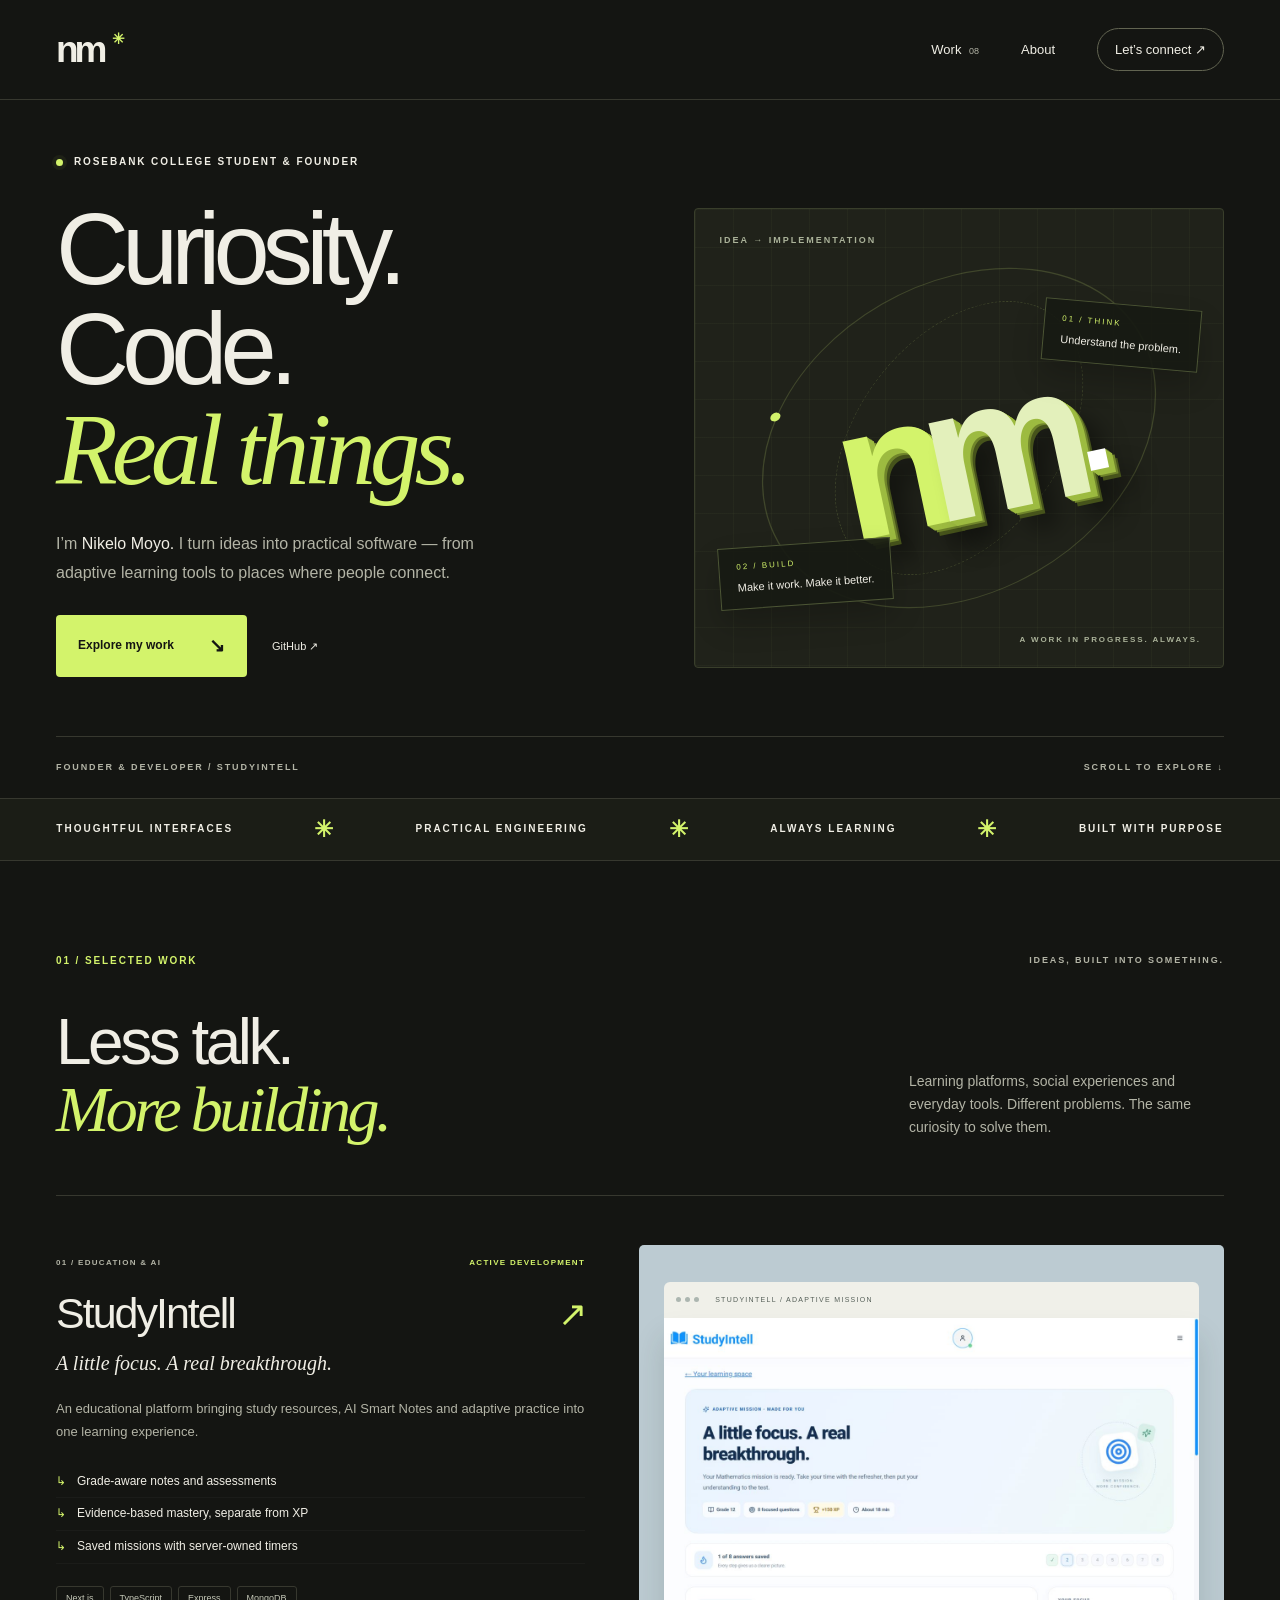
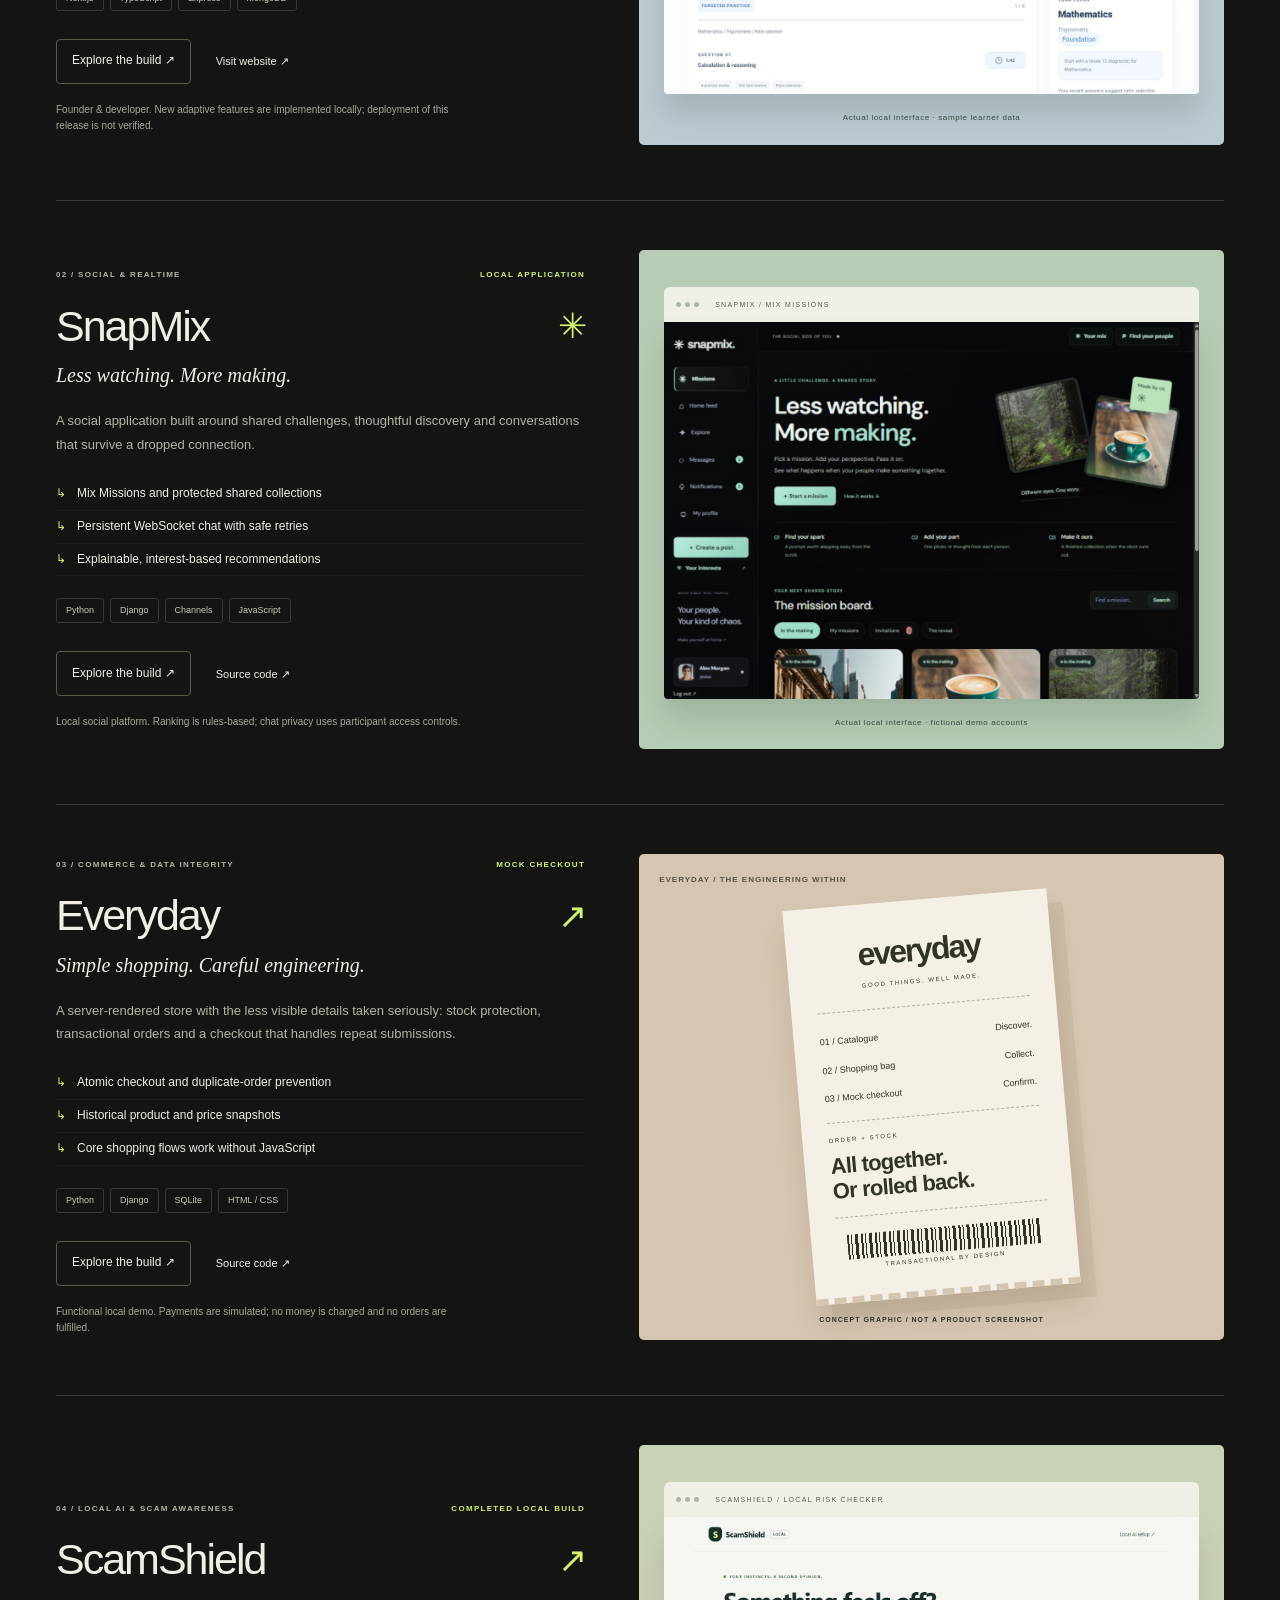
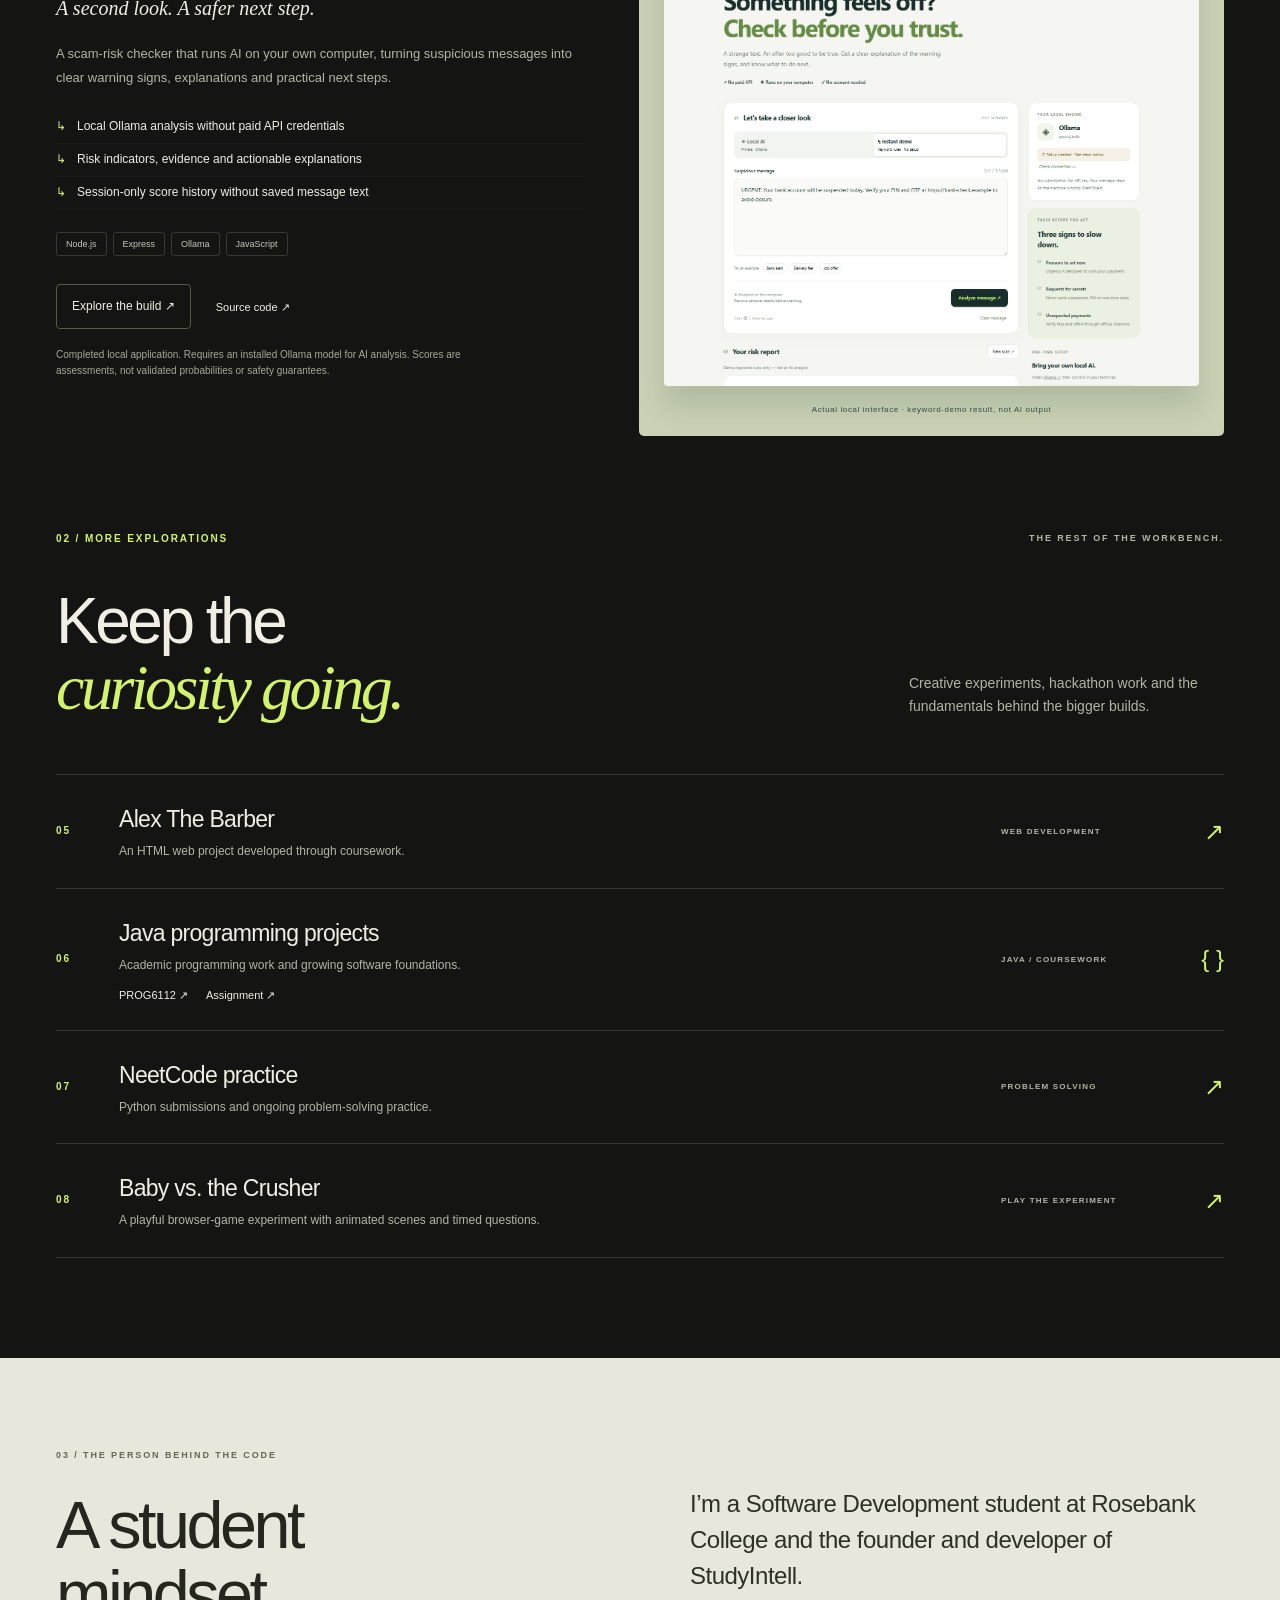
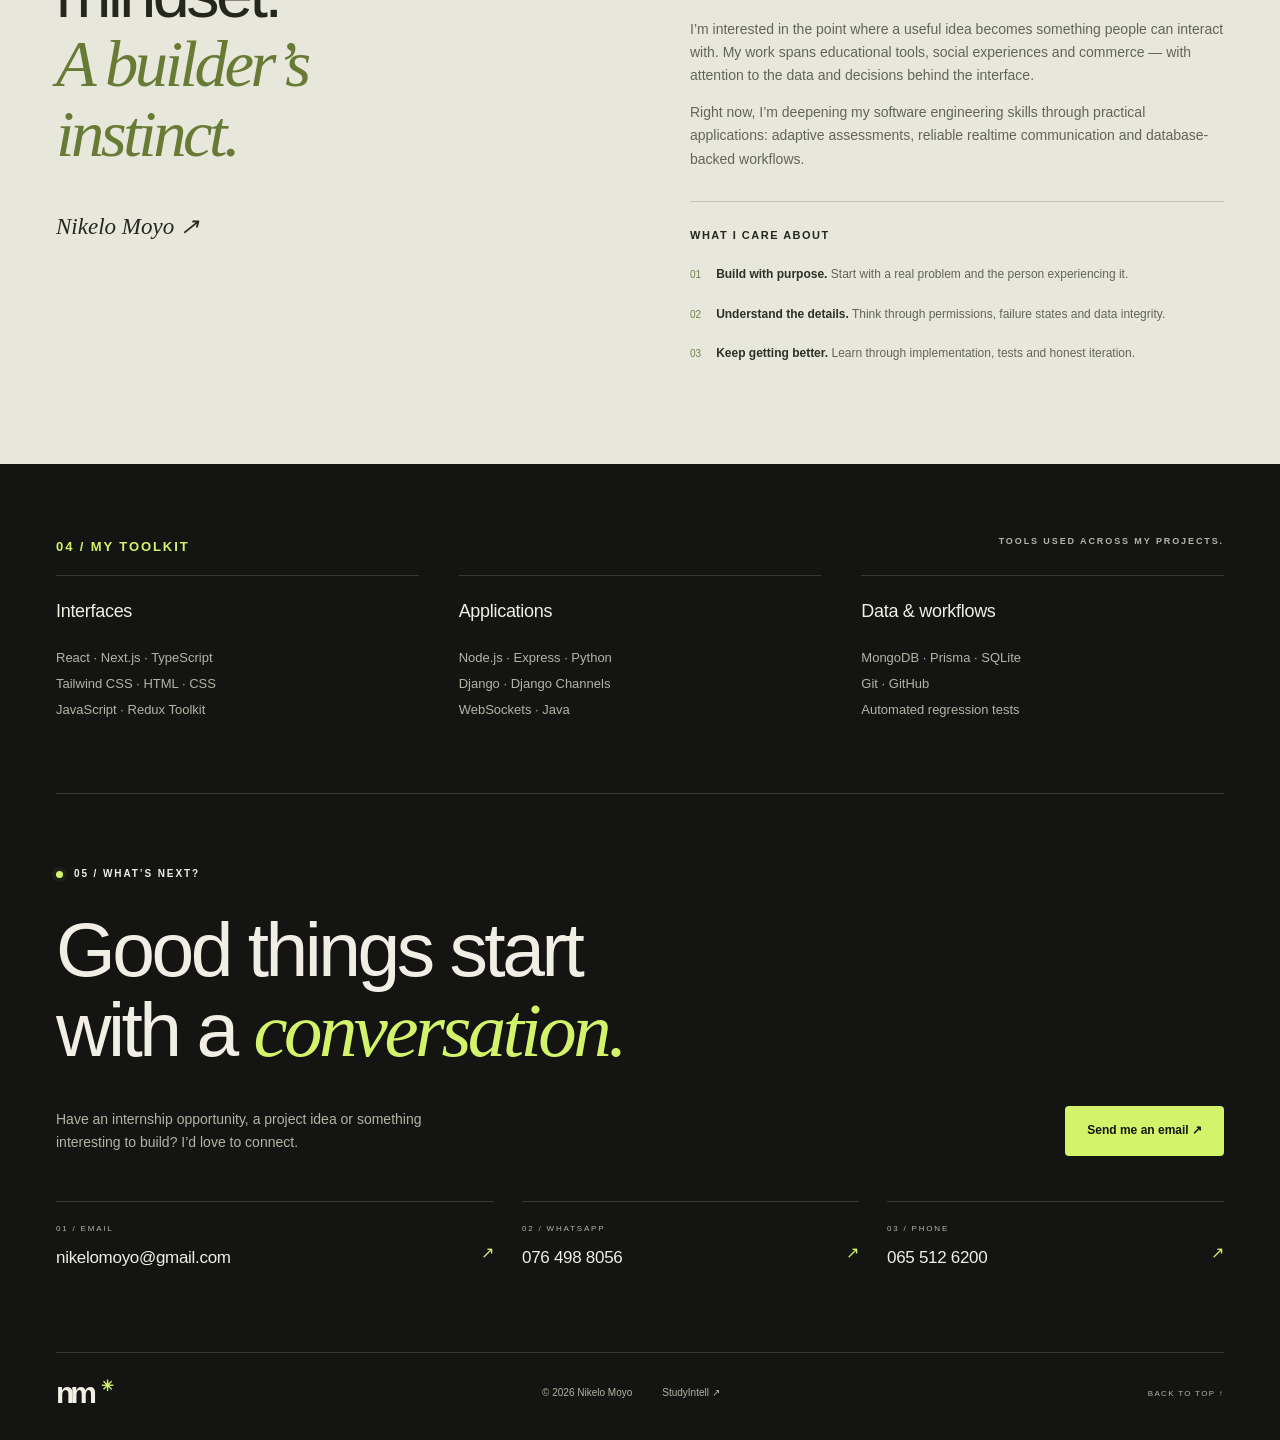
==== index.html @ 6249a5d3 "Build personal portfolio with project case studies and contact details" ====
<!doctype html><html lang="en"><head><meta charset="utf-8"><meta name="viewport" content="width=device-width,initial-scale=1"><meta name="theme-color" content="#141512"><meta name="description" content="Nikelo Moyo — Software Development student at Rosebank College, founder of StudyIntell, and builder of practical applications."><title>Nikelo Moyo — Developer &amp; Builder</title><link rel="icon" href="assets/favicon.svg"><link rel="stylesheet" href="styles.css"><script src="script.js" defer></script></head><body>
<a class="skip" href="#main">Skip to content</a><header><a class="logo" href="#" aria-label="Nikelo Moyo home">nm<span>✳</span></a><nav aria-label="Main navigation"><a href="#work">Work <small>08</small></a><a href="#about">About</a><a class="nav-cta" href="#contact">Let’s connect ↗</a></nav></header>
<main id="main"><section class="hero wrap"><p class="eyebrow"><i class="dot"></i> ROSEBANK COLLEGE STUDENT &amp; FOUNDER</p><div class="hero-grid"><div><h1>Curiosity.<br>Code.<br><em>Real things.</em></h1><p class="intro">I’m <strong>Nikelo Moyo.</strong> I turn ideas into practical software — from adaptive learning tools to places where people connect.</p><div class="actions"><a class="button lime" href="#work">Explore my work <span>↘</span></a><a href="https://github.com/Nikelomoyo" target="_blank" rel="noopener noreferrer">GitHub ↗</a></div></div><div class="hero-art" aria-hidden="true"><span class="coordinate">IDEA → IMPLEMENTATION</span><div class="orbit one"></div><div class="orbit two"></div><div class="monogram">n<span>m</span><i>.</i></div><div class="art-tag first"><small>01 / THINK</small>Understand the problem.</div><div class="art-tag second"><small>02 / BUILD</small>Make it work. Make it better.</div><span class="art-bottom">A WORK IN PROGRESS. ALWAYS.</span></div></div><div class="hero-foot"><span>FOUNDER &amp; DEVELOPER / STUDYINTELL</span><a href="#work">SCROLL TO EXPLORE ↓</a></div></section>
<div class="ticker" aria-hidden="true">THOUGHTFUL INTERFACES <b>✳</b> PRACTICAL ENGINEERING <b>✳</b> ALWAYS LEARNING <b>✳</b> BUILT WITH PURPOSE</div>
<section class="work wrap" id="work"><div class="section-top"><p class="eyebrow">01 / SELECTED WORK</p><span>IDEAS, BUILT INTO SOMETHING.</span></div><div class="heading"><h2>Less talk.<br><em>More building.</em></h2><p>Learning platforms, social experiences and everyday tools. Different problems. The same curiosity to solve them.</p></div>
<article class="feature"><div class="copy"><div class="meta"><span>01 / EDUCATION &amp; AI</span><span>ACTIVE DEVELOPMENT</span></div><h3>StudyIntell <span>↗</span></h3><p class="subtitle">A little focus. A real breakthrough.</p><p>An educational platform bringing study resources, AI Smart Notes and adaptive practice into one learning experience.</p><ul class="highlights"><li>Grade-aware notes and assessments</li><li>Evidence-based mastery, separate from XP</li><li>Saved missions with server-owned timers</li></ul><div class="tags"><span>Next.js</span><span>TypeScript</span><span>Express</span><span>MongoDB</span></div><div class="actions"><button class="button outline" data-case="study">Explore the build ↗</button><a href="https://studyintell.com" target="_blank" rel="noopener noreferrer">Visit website ↗</a></div><p class="caption">Founder &amp; developer. New adaptive features are implemented locally; deployment of this release is not verified.</p></div><figure class="visual blue"><div class="browser"><i></i><i></i><i></i><span>STUDYINTELL / ADAPTIVE MISSION</span></div><img src="assets/studyintell.png" alt="StudyIntell local assessment studio showing a Grade 12 mission, saved progress and topic focus" width="1268" height="892" loading="lazy"><figcaption>Actual local interface · sample learner data</figcaption></figure></article>
<article class="feature"><div class="copy"><div class="meta"><span>02 / SOCIAL &amp; REALTIME</span><span>LOCAL APPLICATION</span></div><h3>SnapMix <span>✳</span></h3><p class="subtitle">Less watching. More making.</p><p>A social application built around shared challenges, thoughtful discovery and conversations that survive a dropped connection.</p><ul class="highlights"><li>Mix Missions and protected shared collections</li><li>Persistent WebSocket chat with safe retries</li><li>Explainable, interest-based recommendations</li></ul><div class="tags"><span>Python</span><span>Django</span><span>Channels</span><span>JavaScript</span></div><div class="actions"><button class="button outline" data-case="snap">Explore the build ↗</button><a href="https://github.com/Nikelomoyo/Snapmix_Social_Media_Platform" target="_blank" rel="noopener noreferrer">Source code ↗</a></div><p class="caption">Local social platform. Ranking is rules-based; chat privacy uses participant access controls.</p></div><figure class="visual mint"><div class="browser"><i></i><i></i><i></i><span>SNAPMIX / MIX MISSIONS</span></div><img src="assets/snapmix.png" alt="SnapMix local mission board with collaborative challenges and shared collections" width="1265" height="889" loading="lazy"><figcaption>Actual local interface · fictional demo accounts</figcaption></figure></article>
<article class="feature"><div class="copy"><div class="meta"><span>03 / COMMERCE &amp; DATA INTEGRITY</span><span>MOCK CHECKOUT</span></div><h3>Everyday <span>↗</span></h3><p class="subtitle">Simple shopping. Careful engineering.</p><p>A server-rendered store with the less visible details taken seriously: stock protection, transactional orders and a checkout that handles repeat submissions.</p><ul class="highlights"><li>Atomic checkout and duplicate-order prevention</li><li>Historical product and price snapshots</li><li>Core shopping flows work without JavaScript</li></ul><div class="tags"><span>Python</span><span>Django</span><span>SQLite</span><span>HTML / CSS</span></div><div class="actions"><button class="button outline" data-case="everyday">Explore the build ↗</button><a href="https://github.com/Nikelomoyo/NikeloMoyosEcommerceStore" target="_blank" rel="noopener noreferrer">Source code ↗</a></div><p class="caption">Functional local demo. Payments are simulated; no money is charged and no orders are fulfilled.</p></div><div class="commerce-art" aria-hidden="true"><span class="coordinate">EVERYDAY / THE ENGINEERING WITHIN</span><div class="receipt"><div class="receipt-head">everyday<small>GOOD THINGS. WELL MADE.</small></div><div class="receipt-row"><span>01 / Catalogue</span><b>Discover.</b></div><div class="receipt-row"><span>02 / Shopping bag</span><b>Collect.</b></div><div class="receipt-row"><span>03 / Mock checkout</span><b>Confirm.</b></div><div class="receipt-total"><small>ORDER + STOCK</small><strong>All together.<br>Or rolled back.</strong></div><div class="barcode"></div><small>TRANSACTIONAL BY DESIGN</small></div><span class="art-note">CONCEPT GRAPHIC / NOT A PRODUCT SCREENSHOT</span></div></article><article class="feature"><div class="copy"><div class="meta"><span>04 / LOCAL AI &amp; SCAM AWARENESS</span><span>COMPLETED LOCAL BUILD</span></div><h3>ScamShield <span>↗</span></h3><p class="subtitle">A second look. A safer next step.</p><p>A scam-risk checker that runs AI on your own computer, turning suspicious messages into clear warning signs, explanations and practical next steps.</p><ul class="highlights"><li>Local Ollama analysis without paid API credentials</li><li>Risk indicators, evidence and actionable explanations</li><li>Session-only score history without saved message text</li></ul><div class="tags"><span>Node.js</span><span>Express</span><span>Ollama</span><span>JavaScript</span></div><div class="actions"><button class="button outline" data-case="scam">Explore the build ↗</button><a href="https://github.com/Nikelomoyo/Scamshield-AI" target="_blank" rel="noopener noreferrer">Source code ↗</a></div><p class="caption">Completed local application. Requires an installed Ollama model for AI analysis. Scores are assessments, not validated probabilities or safety guarantees.</p></div><figure class="visual sage"><div class="browser"><i></i><i></i><i></i><span>SCAMSHIELD / LOCAL RISK CHECKER</span></div><img src="assets/scamshield.png" alt="ScamShield local interface showing a sample message and explicitly labeled keyword-demo risk report" width="1440" height="2189" loading="lazy"><figcaption>Actual local interface · keyword-demo result, not AI output</figcaption></figure></article></section>
<section class="more wrap"><div class="section-top"><p class="eyebrow">02 / MORE EXPLORATIONS</p><span>THE REST OF THE WORKBENCH.</span></div><div class="heading"><h2>Keep the<br><em>curiosity going.</em></h2><p>Creative experiments, hackathon work and the fundamentals behind the bigger builds.</p></div><div class="project-list">

<a class="project-row" href="https://github.com/Nikelomoyo/Alex-The-Barber-Part-1" target="_blank" rel="noopener noreferrer"><span class="number">05</span><div><h3>Alex The Barber</h3><p>An HTML web project developed through coursework.</p></div><span class="row-type">WEB DEVELOPMENT</span><span class="arrow">↗</span></a>
<div class="project-row"><span class="number">06</span><div><h3>Java programming projects</h3><p>Academic programming work and growing software foundations.</p><div class="row-links"><a href="https://github.com/Nikelomoyo/Prog6112" target="_blank" rel="noopener noreferrer">PROG6112 ↗</a><a href="https://github.com/Nikelomoyo/Prog6112-Assignment" target="_blank" rel="noopener noreferrer">Assignment ↗</a></div></div><span class="row-type">JAVA / COURSEWORK</span><span class="arrow">{ }</span></div>
<a class="project-row" href="https://github.com/Nikelomoyo/neetcode-submissions" target="_blank" rel="noopener noreferrer"><span class="number">07</span><div><h3>NeetCode practice</h3><p>Python submissions and ongoing problem-solving practice.</p></div><span class="row-type">PROBLEM SOLVING</span><span class="arrow">↗</span></a>
<a class="project-row" href="game/index.html" target="_blank" rel="noopener noreferrer"><span class="number">08</span><div><h3>Baby vs. the Crusher</h3><p>A playful browser-game experiment with animated scenes and timed questions.</p></div><span class="row-type">PLAY THE EXPERIMENT</span><span class="arrow">↗</span></a></div></section>
<section class="about" id="about"><div class="wrap about-grid"><div><p class="eyebrow">03 / THE PERSON BEHIND THE CODE</p><h2>A student<br>mindset.<br><em>A builder’s<br>instinct.</em></h2><div class="signature">Nikelo Moyo ↗</div></div><div class="about-content"><p class="large">I’m a Software Development student at Rosebank College and the founder and developer of StudyIntell.</p><p>I’m interested in the point where a useful idea becomes something people can interact with. My work spans educational tools, social experiences and commerce — with attention to the data and decisions behind the interface.</p><p>Right now, I’m deepening my software engineering skills through practical applications: adaptive assessments, reliable realtime communication and database-backed workflows.</p><div class="approach"><h3>What I care about</h3><p><span>01</span><strong>Build with purpose.</strong> Start with a real problem and the person experiencing it.</p><p><span>02</span><strong>Understand the details.</strong> Think through permissions, failure states and data integrity.</p><p><span>03</span><strong>Keep getting better.</strong> Learn through implementation, tests and honest iteration.</p></div></div></div></section>
<section class="stack wrap"><div class="section-top"><p class="eyebrow">04 / MY TOOLKIT</p><span>TOOLS USED ACROSS MY PROJECTS.</span></div><div class="stack-grid"><div><h3>Interfaces</h3><p>React · Next.js · TypeScript<br>Tailwind CSS · HTML · CSS<br>JavaScript · Redux Toolkit</p></div><div><h3>Applications</h3><p>Node.js · Express · Python<br>Django · Django Channels<br>WebSockets · Java</p></div><div><h3>Data &amp; workflows</h3><p>MongoDB · Prisma · SQLite<br>Git · GitHub<br>Automated regression tests</p></div></div></section>
<section class="contact wrap" id="contact"><p class="eyebrow"><i class="dot"></i> 05 / WHAT’S NEXT?</p><h2>Good things start<br>with a <em>conversation.</em></h2><div class="contact-bottom"><p>Have an internship opportunity, a project idea or something interesting to build? I’d love to connect.</p><a class="button lime" href="mailto:nikelomoyo@gmail.com">Send me an email ↗</a></div><div class="contact-methods"><a href="mailto:nikelomoyo@gmail.com"><span>01 / EMAIL</span><strong>nikelomoyo@gmail.com</strong><i aria-hidden="true">↗</i></a><a href="https://wa.me/27764988056" target="_blank" rel="noopener noreferrer"><span>02 / WHATSAPP</span><strong>076 498 8056</strong><i aria-hidden="true">↗</i></a><a href="tel:+27655126200"><span>03 / PHONE</span><strong>065 512 6200</strong><i aria-hidden="true">↗</i></a></div></section></main>
<footer class="wrap"><a class="logo" href="#">nm<span>✳</span></a><p>© <span id="year">2026</span> Nikelo Moyo</p><a href="https://studyintell.com" target="_blank" rel="noopener noreferrer">StudyIntell ↗</a><a href="#">BACK TO TOP ↑</a></footer>
<dialog id="case-dialog" aria-labelledby="case-title"><div class="dialog-top"><span class="eyebrow">PROJECT / UNDER THE SURFACE</span><button id="close-dialog" aria-label="Close project details">✕</button></div><div id="case-content"></div></dialog><noscript><style>[data-case]{display:none}</style></noscript></body></html>
---- styles.css ----
:root{--bg:#141512;--ink:#f0eee5;--muted:#b3b4a6;--line:#37382f;--lime:#d3f36b;--serif:Georgia,'Times New Roman',serif}*{box-sizing:border-box}html{scroll-behavior:smooth;scroll-padding-top:30px}body{margin:0;background:var(--bg);color:var(--ink);font-family:'Segoe UI',Arial,sans-serif;line-height:1.65}a{color:inherit;text-decoration:none}button{font:inherit;cursor:pointer}a:focus-visible,button:focus-visible{outline:2px solid var(--lime);outline-offset:6px}::selection{background:var(--lime);color:var(--bg)}.wrap{width:min(1280px,calc(100% - 112px));margin:auto}header{height:100px;display:flex;align-items:center;justify-content:space-between;padding:0 56px;border-bottom:1px solid var(--line)}.logo{font-size:37px;font-weight:850;letter-spacing:-4px;line-height:1}.logo span{font-size:15px;letter-spacing:0;vertical-align:top;margin-left:8px;color:var(--lime)}nav{display:flex;gap:42px;align-items:center;font-size:13px}nav a:hover{color:var(--lime)}nav small{font-size:9px;color:var(--muted);margin-left:4px}.nav-cta{border:1px solid #626451;padding:10px 17px;border-radius:30px}.skip{position:fixed;top:-100px;left:15px;z-index:20;background:var(--lime);color:var(--bg);padding:10px 20px}.skip:focus{top:12px}.hero{padding-top:54px}.eyebrow,.section-top>span,.hero-foot,.meta,.coordinate,.art-bottom,.art-note,.row-type,.number{font-size:10px;letter-spacing:1.9px;font-weight:600}.eyebrow{display:flex;gap:11px;align-items:center;margin:0 0 28px}.dot{width:7px;height:7px;border-radius:100%;background:var(--lime);box-shadow:0 0 0 4px #d3f36b0d;display:inline-block;flex-shrink:0}.hero-grid{display:grid;grid-template-columns:1.1fr 1fr;gap:54px;align-items:center}h1,h2,h3,p{margin-top:0}h1{font-size:clamp(74px,7.9vw,116px);line-height:.99;letter-spacing:-7px;font-weight:500;margin-bottom:30px}em{font-family:var(--serif);font-weight:400;color:var(--lime)}h1 em{letter-spacing:-6px}.intro{max-width:425px;font-size:16px;color:var(--muted);line-height:1.8}.intro strong{color:var(--ink);font-weight:500}.actions{display:flex;align-items:center;gap:25px;margin-top:28px;font-size:12px}.button{display:inline-flex;align-items:center;justify-content:center;gap:35px;padding:14px 21px;border-radius:4px;border:1px solid transparent;font-size:12px;font-weight:650;min-height:48px;transition:transform .2s,background .2s}.button:hover{transform:translateY(-3px)}.lime{background:var(--lime);color:var(--bg)}.lime:hover{background:#e2ff8d}.button span{font-size:19px}.hero-art{position:relative;min-height:460px;overflow:hidden;background-color:#20221a;background-image:linear-gradient(#bdd57909 1px,transparent 1px),linear-gradient(90deg,#bdd57909 1px,transparent 1px);background-size:38px 38px;border:1px solid #393e2b;border-radius:4px;isolation:isolate}.coordinate{position:absolute;top:24px;left:25px;color:#aab299;letter-spacing:2px;font-size:9px}.monogram{position:absolute;inset:30px 0 0;display:flex;align-items:center;justify-content:center;font-size:190px;font-weight:800;letter-spacing:-28px;color:var(--lime);transform:rotate(-12deg);text-shadow:1px 1px #9dbb41,2px 2px #9dbb41,3px 3px #9dbb41,4px 4px #9dbb41,5px 5px #9dbb41,6px 6px #9dbb41,8px 8px #70852b,10px 12px 0 #46531b,20px 26px 25px #0007}.monogram span{color:#e3f0bb}.monogram i{color:#fff;font-style:normal;margin-left:12px;font-size:130px}.orbit{width:310px;height:310px;border:1px solid #b7ce6b35;border-radius:100%;position:absolute;left:50%;top:50%;transform:translate(-50%,-50%) rotate(-30deg) scaleX(1.35)}.two{transform:translate(-50%,-50%) rotate(38deg) scaleX(.65);border-style:dashed}.one:before{content:'';position:absolute;top:40px;left:40px;width:8px;height:8px;background:var(--lime);border-radius:100%}.art-tag{position:absolute;font-size:11px;background:#171a13ed;border:1px solid #4c5535;padding:12px 17px;box-shadow:0 15px 30px #0003}.art-tag small{display:block;font-size:8px;letter-spacing:2px;color:var(--lime);margin-bottom:5px}.first{right:23px;top:95px;transform:rotate(5deg)}.second{left:24px;bottom:61px;transform:rotate(-4deg)}.art-bottom{position:absolute;right:22px;bottom:20px;font-size:8px;color:#aab299}.hero-foot{display:flex;justify-content:space-between;border-top:1px solid var(--line);padding:23px 0;margin-top:59px;color:var(--muted);font-size:9px}.ticker{display:flex;justify-content:space-around;align-items:center;gap:24px;white-space:nowrap;padding:19px 28px;font-size:10px;font-weight:650;letter-spacing:2px;border-block:1px solid var(--line);overflow:hidden;background:#1b1d16}.ticker b{color:var(--lime);font-size:23px;line-height:1}.work,.more{padding-block:92px 0}.section-top{display:flex;justify-content:space-between;gap:20px}.section-top .eyebrow{color:var(--lime)}.section-top>span{color:var(--muted);font-size:9px}.heading{display:flex;align-items:flex-end;justify-content:space-between;gap:50px;margin:12px 0 52px}h2{font-size:clamp(46px,5vw,72px);line-height:1.04;letter-spacing:-3.5px;font-weight:450;margin:0}.heading>p{max-width:315px;color:var(--muted);font-size:14px;margin:0 0 4px}
.feature{display:grid;grid-template-columns:.95fr 1.05fr;border-top:1px solid var(--line);padding:49px 0 55px;gap:54px;align-items:center}.meta{display:flex;justify-content:space-between;gap:12px;font-size:8px;letter-spacing:1.3px;margin-bottom:19px;color:var(--muted)}.meta>span:last-child{color:var(--lime);white-space:nowrap}.copy h3{font-size:43px;font-weight:500;letter-spacing:-2px;line-height:1.2;margin-bottom:7px;display:flex;justify-content:space-between;align-items:center}.copy h3>span{font-size:35px;color:var(--lime);font-weight:300}.subtitle{font-family:var(--serif);font-style:italic;font-size:20px;color:var(--ink)!important;margin-bottom:17px}.copy>p:not(.subtitle){font-size:13px;color:var(--muted);line-height:1.8}.highlights{list-style:none;padding:0;margin:22px 0;font-size:12px}.highlights li{padding:6px 0;border-bottom:1px solid #ffffff08}.highlights li:before{content:'↳';color:var(--lime);margin-right:11px}.tags{display:flex;flex-wrap:wrap;gap:6px}.tags span{padding:4px 9px;border:1px solid var(--line);border-radius:3px;font-size:9px;color:#c5c8b8}.outline{color:var(--ink);background:transparent;border-color:#575b46;font-weight:500;padding:10px 15px;min-height:45px}.outline:hover{background:#ffffff09}.actions>a:not(.button){font-size:11px}.actions>a:not(.button):hover,.row-links a:hover{color:var(--lime)}.copy .caption{font-size:10px!important;margin:18px 0 0;line-height:1.6!important;color:#a5a899!important;max-width:420px}.visual{margin:0;padding:37px 25px 20px;border-radius:5px;overflow:hidden}.blue{background:#bccbd2}.mint{background:#b6ccb4}.browser{background:#f0f0e9;display:flex;align-items:center;gap:4px;padding:12px;border-radius:6px 6px 0 0;color:#555f58}.browser i{width:5px;height:5px;border-radius:100%;background:#acb6b0}.browser span{font-size:7px;letter-spacing:1.3px;margin-left:12px}.visual img{display:block;width:100%;height:auto;aspect-ratio:1.42;object-fit:cover;object-position:top;border-radius:0 0 4px 4px;box-shadow:0 20px 30px #1b322326}.visual figcaption{font-size:8px;text-align:center;color:#364c44;margin-top:17px;letter-spacing:.6px}.commerce-art{min-height:430px;background:#d5c6b1;border-radius:5px;position:relative;display:grid;place-items:center;overflow:hidden;color:#303326;padding:45px 20px}.commerce-art .coordinate{color:#575241;font-size:8px;left:20px;top:19px;letter-spacing:1px}.receipt{width:265px;background:#f4f0e6;padding:24px 26px;transform:rotate(-5deg);box-shadow:15px 15px 0 #55462b15,0 20px 25px #58462c22;border-bottom:6px dashed #d5c6b1}.receipt-head{font-size:32px;font-weight:750;letter-spacing:-2px;text-align:center;border-bottom:1px dashed #7778;padding-bottom:18px;margin-bottom:14px}.receipt small{display:block;font-size:6px;letter-spacing:1.6px;font-weight:500;text-align:center}.receipt-row{display:flex;justify-content:space-between;font-size:9px;padding:7px 0}.receipt-row b{font-weight:500}.receipt-total{border-block:1px dashed #7778;padding:13px 0;margin-top:9px}.receipt-total small{text-align:left}.receipt-total strong{font-size:22px;line-height:1.15;display:block;letter-spacing:-.8px;margin-top:7px}.barcode{height:25px;margin:17px 10px 3px;background:repeating-linear-gradient(90deg,#303326 0 2px,transparent 2px 4px,#303326 4px 5px,transparent 5px 8px,#303326 8px 11px,transparent 11px 14px)}.art-note{position:absolute;bottom:14px;text-align:center;font-size:7px;letter-spacing:1px}.more{padding-top:40px;padding-bottom:100px}.project-list{border-top:1px solid var(--line)}.project-row{display:grid;grid-template-columns:45px 1fr 175px 30px;gap:18px;align-items:center;border-bottom:1px solid var(--line);padding:26px 0;transition:background .2s}.project-row:hover{background:#ffffff03}.number{color:var(--lime);font-size:10px}.project-row h3{font-size:23px;letter-spacing:-.7px;font-weight:500;margin:0}.project-row p{font-size:12px;color:var(--muted);margin:3px 0 0}.row-type{font-size:8px;letter-spacing:1.2px;color:var(--muted)}.arrow{font-size:24px;color:var(--lime);text-align:right}.row-links{display:flex;gap:18px;font-size:11px;margin-top:10px}.about{background:#e8e7dc;color:#25271e;padding:90px 0}.about em{color:#677b35}.about .eyebrow{font-size:9px;color:#656950}.about-grid{display:grid;grid-template-columns:1fr 1fr;gap:100px}.about h2{font-size:clamp(50px,5.2vw,76px)}.signature{font-family:var(--serif);font-style:italic;font-size:23px;margin-top:40px}.about-content{padding-top:38px}.about-content>p{font-size:14px;color:#626554}.about-content .large{font-size:24px;line-height:1.5;color:#2d3025;letter-spacing:-.5px}.approach{border-top:1px solid #c3c5b6;margin-top:30px;padding-top:24px}.approach h3{font-size:11px;letter-spacing:1.5px;text-transform:uppercase;font-weight:600}.approach p{font-size:12px;color:#626554;padding:10px 0;margin:0}.approach p>span{font-size:10px;color:#74804f;margin-right:15px}.approach strong{color:#2d3025;font-weight:600}.stack{padding-block:70px}.stack-grid{display:grid;grid-template-columns:repeat(3,1fr);gap:40px;padding-top:15px}.stack-grid>div{border-top:1px solid var(--line);padding-top:21px}.stack h3{font-size:18px;font-weight:500;letter-spacing:-.3px}.stack p{font-size:13px;line-height:2;color:var(--muted);margin:0}.contact{border-top:1px solid var(--line);padding-block:72px 80px}.contact h2{font-size:clamp(43px,6vw,85px)}.contact-bottom{display:flex;justify-content:space-between;align-items:center;margin-top:35px;gap:35px}.contact-bottom p{color:var(--muted);font-size:14px;max-width:430px;margin:0}footer{border-top:1px solid var(--line);display:flex;align-items:center;gap:30px;padding-block:25px 32px;font-size:10px;color:var(--muted)}footer .logo{color:var(--ink);margin-right:auto;font-size:30px}footer p{margin:0}footer>a:last-child{font-size:8px;letter-spacing:1.3px;margin-left:auto}
dialog{background:#20221b;color:var(--ink);border:1px solid #62694c;border-radius:8px;max-width:760px;width:calc(100% - 32px);max-height:86dvh;padding:30px 36px;overscroll-behavior:contain}dialog::backdrop{background:#090b08d9;backdrop-filter:blur(8px)}.dialog-top{display:flex;justify-content:space-between;gap:20px;align-items:center;margin-bottom:25px}.dialog-top .eyebrow{font-size:8px;margin:0;color:var(--lime)}.dialog-top button{background:transparent;border:1px solid var(--line);color:var(--ink);border-radius:100%;width:40px;height:40px;flex-shrink:0}dialog h2{font-size:43px;margin-bottom:15px}dialog .lead{font-size:17px;color:#d7dbc7}dialog h3{font-weight:500;font-size:18px;margin:25px 0 10px;color:var(--lime)}dialog p,dialog li{font-size:13px;color:var(--muted)}dialog ul{padding-left:19px}dialog li{margin-bottom:8px}dialog .case-status{padding:15px;background:#d3f36b0b;border-left:2px solid var(--lime);font-size:12px}body.modal-open{overflow:hidden}@media(max-width:1050px){.wrap{width:calc(100% - 64px)}header{padding-inline:32px}.hero-grid{gap:28px}h1{letter-spacing:-5px}.hero-art{min-height:410px}.monogram{font-size:150px}.art-tag{font-size:9px;padding:10px}.first{right:12px;top:80px}.second{left:12px}.feature{gap:30px}.meta{flex-wrap:wrap}.visual{padding:30px 15px 18px}.actions{gap:15px}.button{gap:20px}.about-grid{gap:55px}.row-type{font-size:7px}.ticker{font-size:8px;letter-spacing:1px}}@media(max-width:760px){.wrap{width:calc(100% - 40px)}header{height:80px;padding:0 20px}.logo{font-size:32px}nav{gap:21px;font-size:11px}.nav-cta{padding:7px 11px}.hero{padding-top:35px}.eyebrow{font-size:8px;letter-spacing:1.3px}.hero-grid{grid-template-columns:1fr;gap:38px}h1{font-size:clamp(72px,14vw,104px);letter-spacing:-5px}h1 em{letter-spacing:-4px}.intro{font-size:14px;max-width:400px}.hero-art{min-height:340px}.monogram{font-size:170px}.first{top:54px;right:20px}.second{bottom:45px;left:20px}.coordinate{top:17px;left:18px}.art-bottom{font-size:7px;bottom:15px}.hero-foot{margin-top:32px;font-size:7px;letter-spacing:.6px;gap:20px}.ticker{font-size:7px;justify-content:flex-start;padding-block:15px;gap:20px}.work{padding-top:58px}.section-top>span{display:none}.heading{display:block;margin:0 0 30px}.heading>p{margin-top:20px;max-width:390px;font-size:13px}h2{font-size:48px;letter-spacing:-2px}.feature{grid-template-columns:1fr;gap:27px;padding:32px 0 40px}.meta{font-size:8px;margin-bottom:16px}.copy h3{font-size:37px}.subtitle{font-size:20px}.visual{padding:25px 18px 14px}.actions{gap:22px}.visual img{aspect-ratio:1.4}.commerce-art{min-height:390px}.more{padding-block:25px 58px}.project-row{grid-template-columns:23px 1fr 22px;gap:12px;padding:24px 0}.project-row h3{font-size:20px}.project-row p{font-size:11px}.row-type{display:none}.number{font-size:9px}.arrow{font-size:20px}.about{padding:55px 0}.about-grid{grid-template-columns:1fr;gap:22px}.about h2{font-size:54px}.signature{margin-top:25px}.about-content{padding-top:0}.about-content .large{font-size:22px}.stack{padding-block:50px}.stack-grid{grid-template-columns:1fr;gap:24px}.stack-grid>div{display:grid;grid-template-columns:115px 1fr;gap:15px;padding-top:18px}.stack h3{font-size:15px;margin:0}.stack p{font-size:12px}.contact{padding-block:50px}.contact h2{font-size:44px;line-height:1.15}.contact-bottom{align-items:flex-start;flex-direction:column;margin-top:24px;gap:24px}footer{flex-wrap:wrap;gap:18px}footer .logo{margin-right:10px}footer>a:last-child{font-size:7px}footer p{font-size:9px}dialog{padding:24px}dialog h2{font-size:35px}.orbit{width:240px;height:240px}}@media(max-width:370px){nav{gap:12px}.nav-cta{padding:6px 8px}h1{font-size:69px}.actions{gap:13px}.button{font-size:11px;padding:12px}.contact h2{font-size:38px}.meta{letter-spacing:.7px}.monogram{font-size:150px}}@media(prefers-reduced-motion:reduce){html{scroll-behavior:auto}*{transition:none!important;animation:none!important}}
.contact-methods{display:grid;grid-template-columns:1.3fr 1fr 1fr;gap:28px;margin-top:45px}.contact-methods>a{position:relative;border-top:1px solid var(--line);padding-top:20px;padding-right:20px}.contact-methods span{display:block;color:var(--muted);font-size:8px;letter-spacing:1.8px;margin-bottom:9px}.contact-methods strong{font-weight:450;font-size:17px;letter-spacing:-.3px;overflow-wrap:anywhere}.contact-methods i{font-style:normal;color:var(--lime);position:absolute;right:0;top:38px}.contact-methods>a:hover strong{color:var(--lime)}@media(max-width:760px){.contact-methods{grid-template-columns:1fr;gap:24px;margin-top:35px}.contact-methods strong{font-size:19px}}
.sage{background:#cad2b5}.sage img{object-position:top;aspect-ratio:1.14}
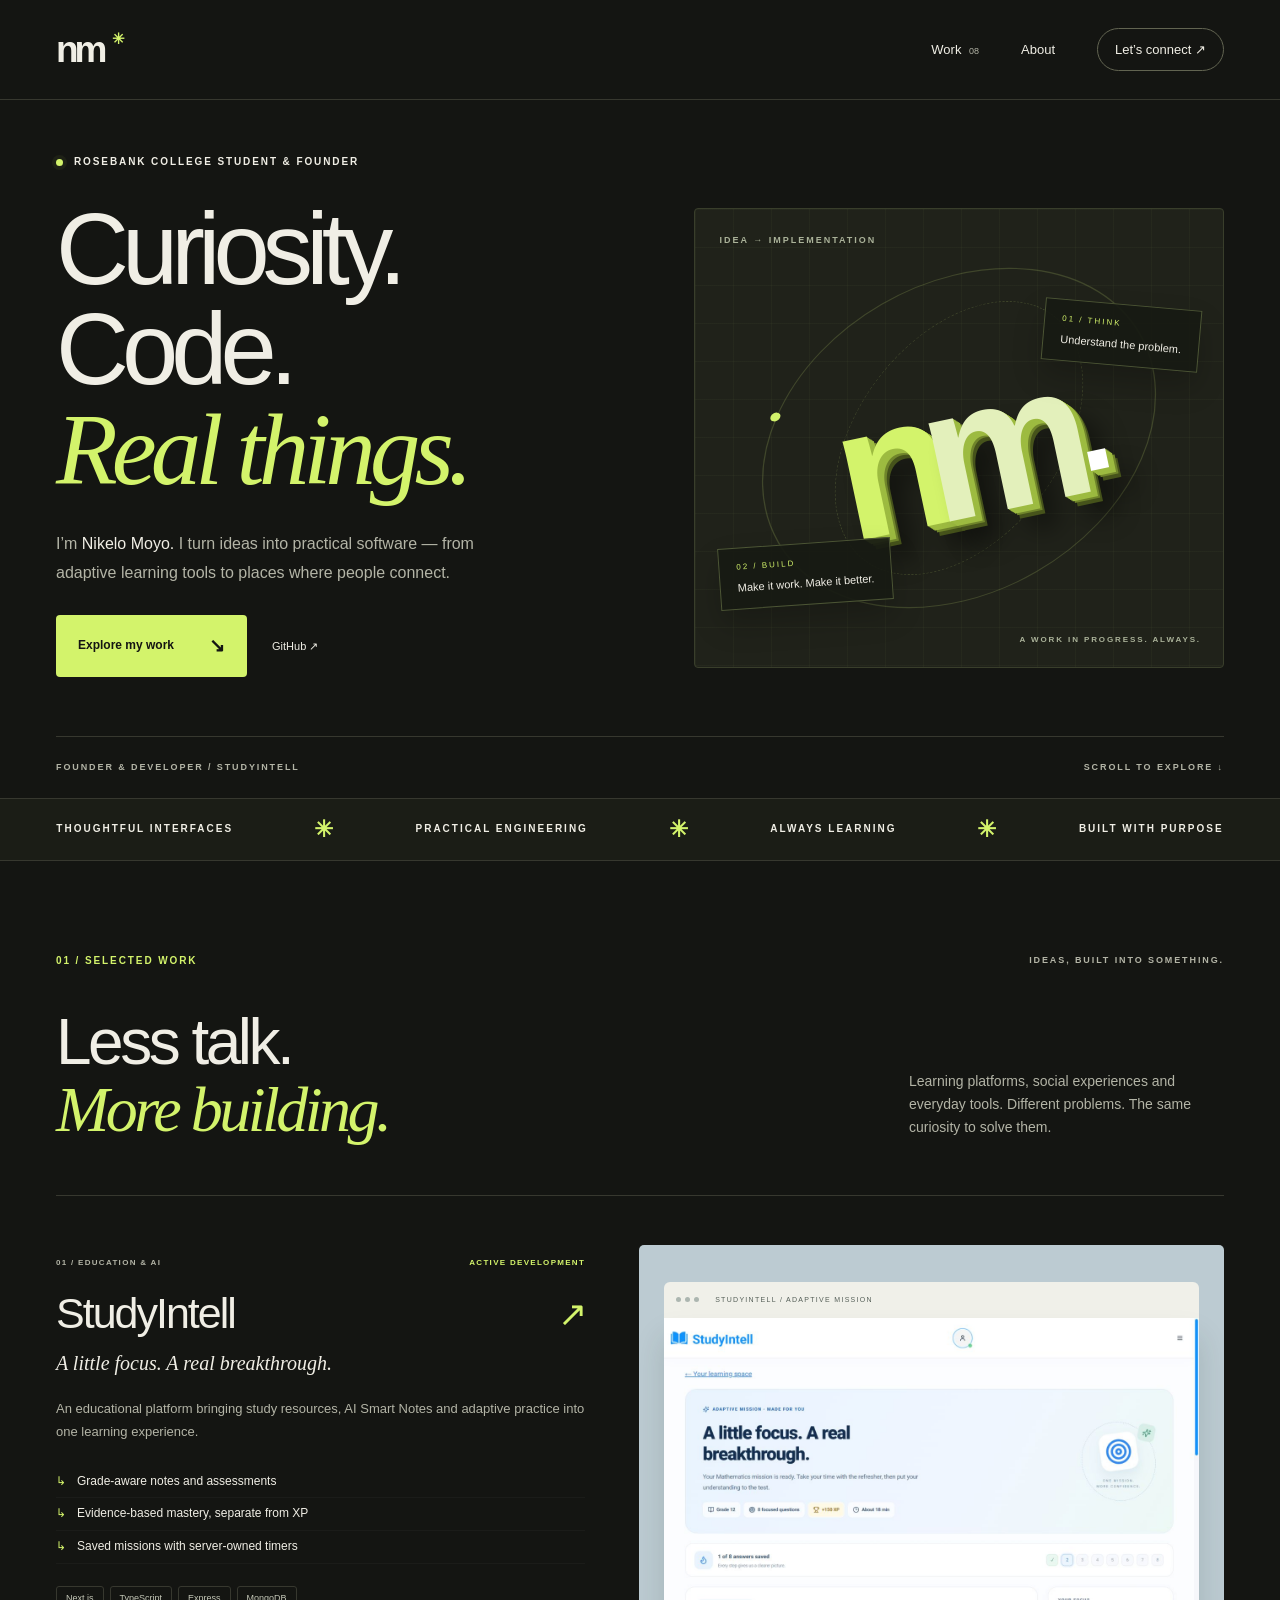
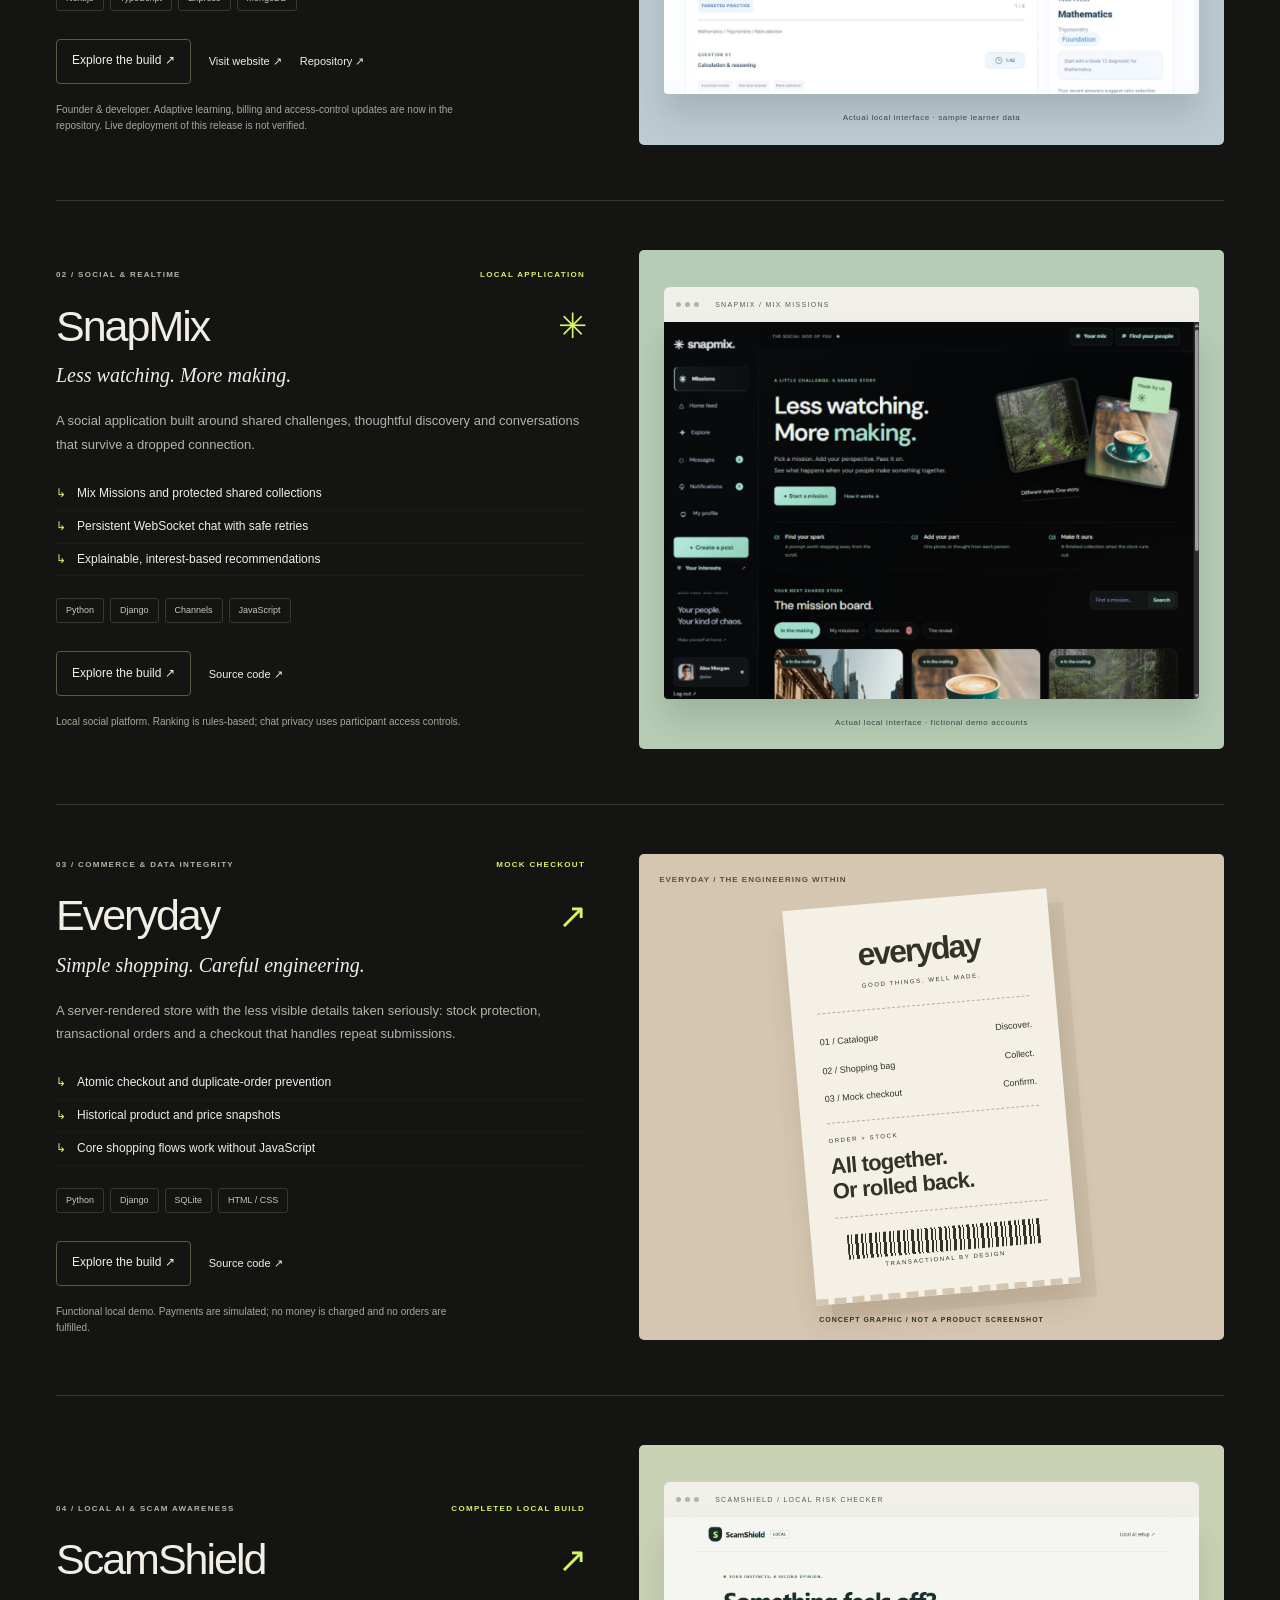
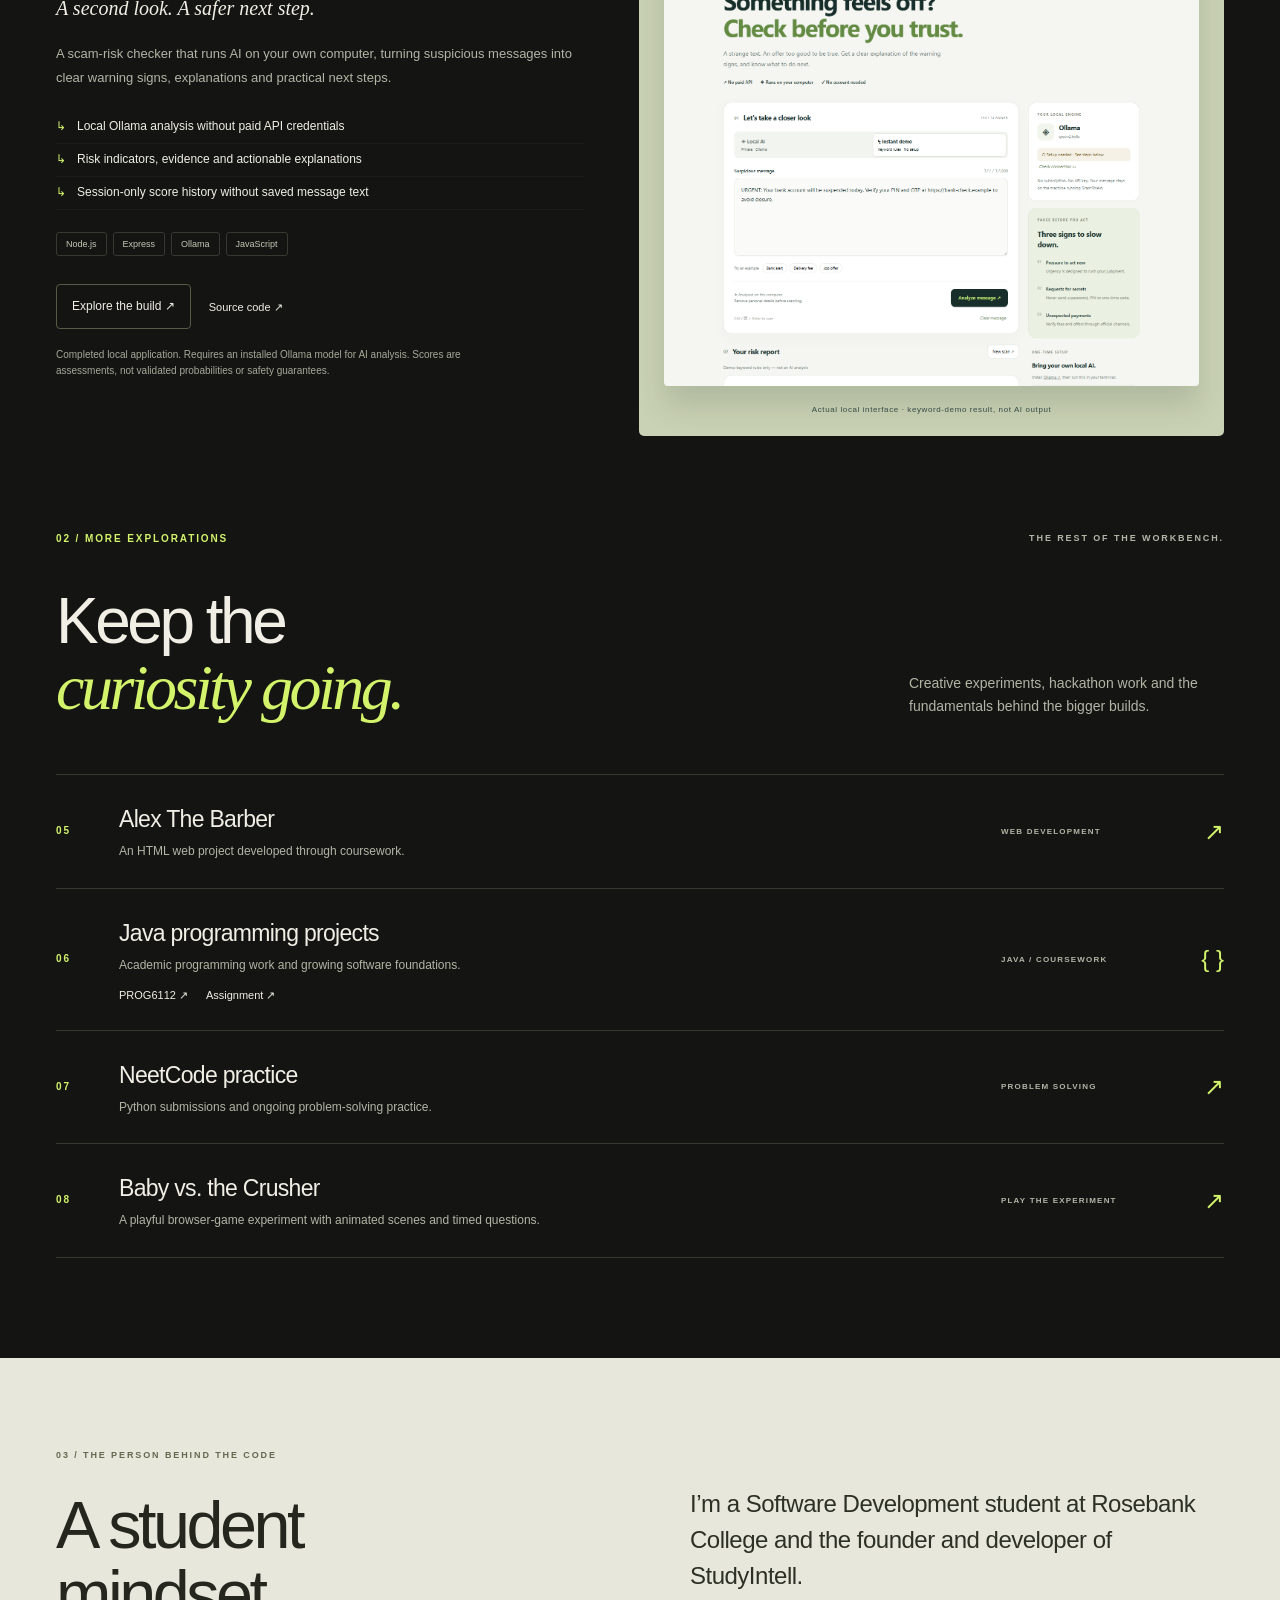
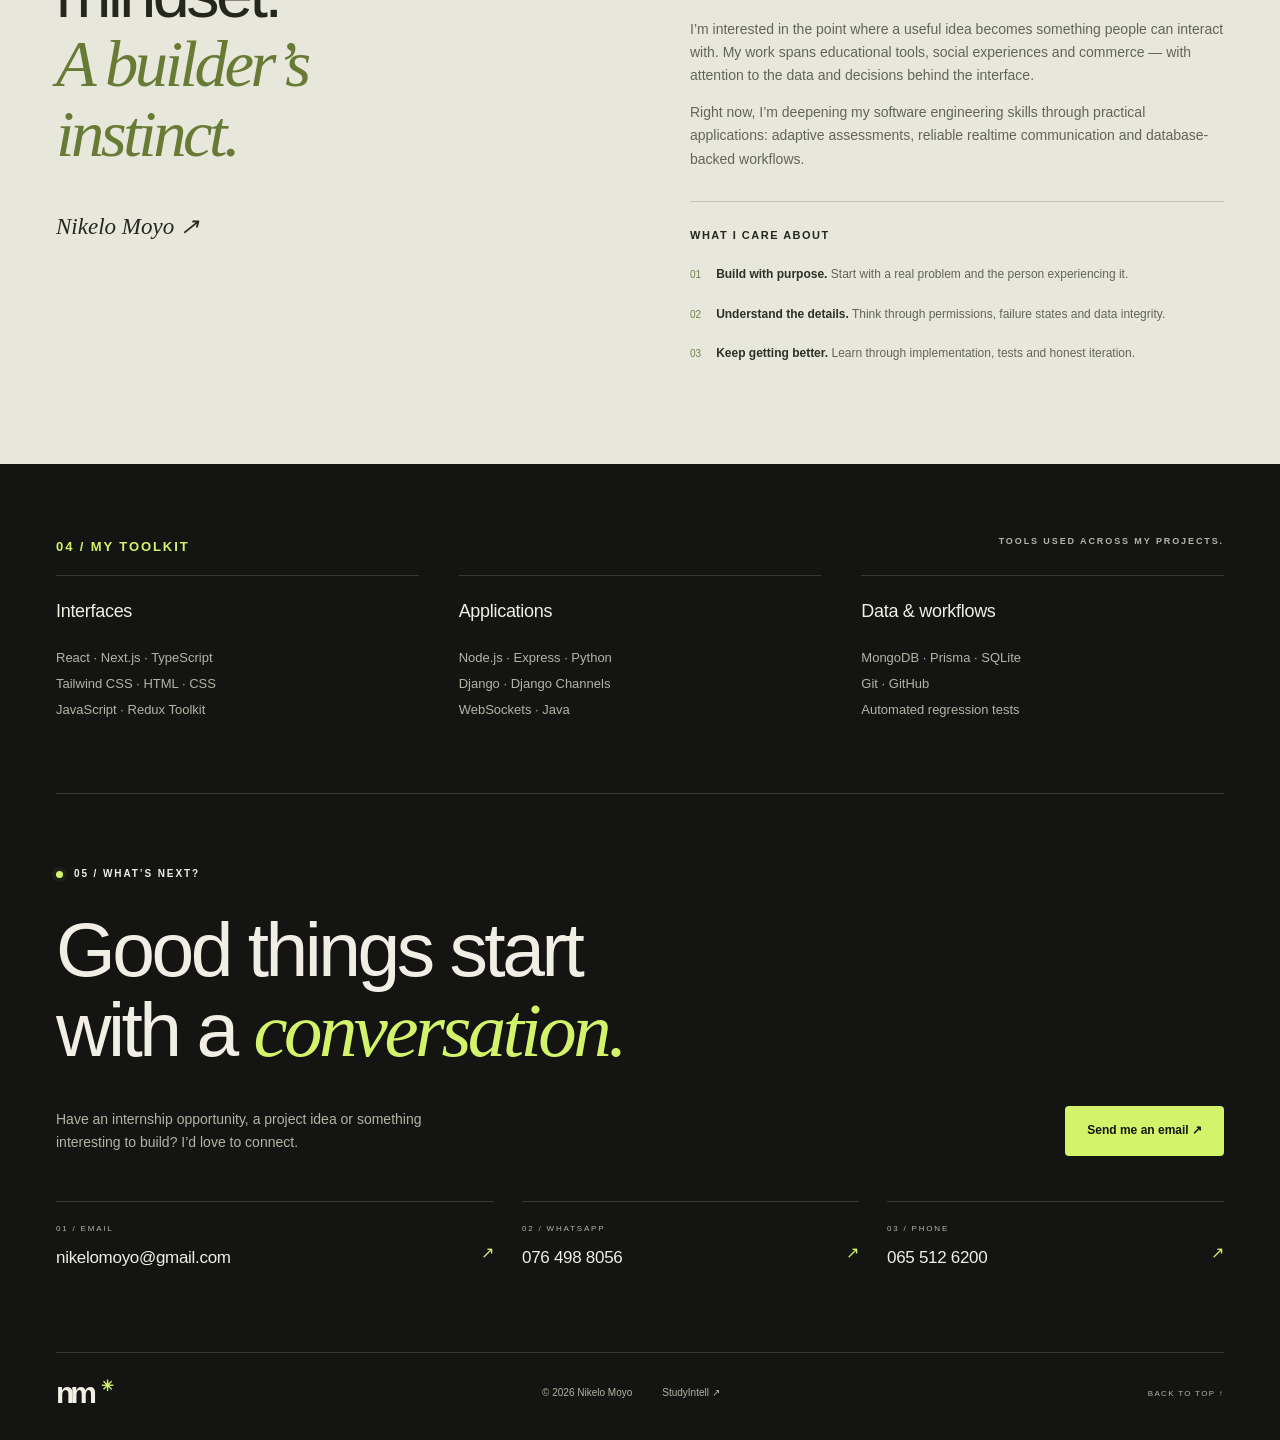
==== commit baf156b0: "Refresh StudyIntell case study from updated repository" ====
--- a/index.html
+++ b/index.html
@@ -3,7 +3,7 @@
 <main id="main"><section class="hero wrap"><p class="eyebrow"><i class="dot"></i> ROSEBANK COLLEGE STUDENT &amp; FOUNDER</p><div class="hero-grid"><div><h1>Curiosity.<br>Code.<br><em>Real things.</em></h1><p class="intro">I’m <strong>Nikelo Moyo.</strong> I turn ideas into practical software — from adaptive learning tools to places where people connect.</p><div class="actions"><a class="button lime" href="#work">Explore my work <span>↘</span></a><a href="https://github.com/Nikelomoyo" target="_blank" rel="noopener noreferrer">GitHub ↗</a></div></div><div class="hero-art" aria-hidden="true"><span class="coordinate">IDEA → IMPLEMENTATION</span><div class="orbit one"></div><div class="orbit two"></div><div class="monogram">n<span>m</span><i>.</i></div><div class="art-tag first"><small>01 / THINK</small>Understand the problem.</div><div class="art-tag second"><small>02 / BUILD</small>Make it work. Make it better.</div><span class="art-bottom">A WORK IN PROGRESS. ALWAYS.</span></div></div><div class="hero-foot"><span>FOUNDER &amp; DEVELOPER / STUDYINTELL</span><a href="#work">SCROLL TO EXPLORE ↓</a></div></section>
 <div class="ticker" aria-hidden="true">THOUGHTFUL INTERFACES <b>✳</b> PRACTICAL ENGINEERING <b>✳</b> ALWAYS LEARNING <b>✳</b> BUILT WITH PURPOSE</div>
 <section class="work wrap" id="work"><div class="section-top"><p class="eyebrow">01 / SELECTED WORK</p><span>IDEAS, BUILT INTO SOMETHING.</span></div><div class="heading"><h2>Less talk.<br><em>More building.</em></h2><p>Learning platforms, social experiences and everyday tools. Different problems. The same curiosity to solve them.</p></div>
-<article class="feature"><div class="copy"><div class="meta"><span>01 / EDUCATION &amp; AI</span><span>ACTIVE DEVELOPMENT</span></div><h3>StudyIntell <span>↗</span></h3><p class="subtitle">A little focus. A real breakthrough.</p><p>An educational platform bringing study resources, AI Smart Notes and adaptive practice into one learning experience.</p><ul class="highlights"><li>Grade-aware notes and assessments</li><li>Evidence-based mastery, separate from XP</li><li>Saved missions with server-owned timers</li></ul><div class="tags"><span>Next.js</span><span>TypeScript</span><span>Express</span><span>MongoDB</span></div><div class="actions"><button class="button outline" data-case="study">Explore the build ↗</button><a href="https://studyintell.com" target="_blank" rel="noopener noreferrer">Visit website ↗</a></div><p class="caption">Founder &amp; developer. New adaptive features are implemented locally; deployment of this release is not verified.</p></div><figure class="visual blue"><div class="browser"><i></i><i></i><i></i><span>STUDYINTELL / ADAPTIVE MISSION</span></div><img src="assets/studyintell.png" alt="StudyIntell local assessment studio showing a Grade 12 mission, saved progress and topic focus" width="1268" height="892" loading="lazy"><figcaption>Actual local interface · sample learner data</figcaption></figure></article>
+<article class="feature"><div class="copy"><div class="meta"><span>01 / EDUCATION &amp; AI</span><span>ACTIVE DEVELOPMENT</span></div><h3>StudyIntell <span>↗</span></h3><p class="subtitle">A little focus. A real breakthrough.</p><p>An educational platform bringing study resources, AI Smart Notes and adaptive practice into one learning experience.</p><ul class="highlights"><li>Grade-aware notes and assessments</li><li>Evidence-based mastery, separate from XP</li><li>Saved missions with server-owned timers</li></ul><div class="tags"><span>Next.js</span><span>TypeScript</span><span>Express</span><span>MongoDB</span></div><div class="actions"><button class="button outline" data-case="study">Explore the build ↗</button><a href="https://studyintell.com" target="_blank" rel="noopener noreferrer">Visit website ↗</a><a href="https://github.com/Nikelomoyo/StudyIntell" target="_blank" rel="noopener noreferrer">Repository ↗</a></div><p class="caption">Founder &amp; developer. Adaptive learning, billing and access-control updates are now in the repository. Live deployment of this release is not verified.</p></div><figure class="visual blue"><div class="browser"><i></i><i></i><i></i><span>STUDYINTELL / ADAPTIVE MISSION</span></div><img src="assets/studyintell.png" alt="StudyIntell local assessment studio showing a Grade 12 mission, saved progress and topic focus" width="1268" height="892" loading="lazy"><figcaption>Actual local interface · sample learner data</figcaption></figure></article>
 <article class="feature"><div class="copy"><div class="meta"><span>02 / SOCIAL &amp; REALTIME</span><span>LOCAL APPLICATION</span></div><h3>SnapMix <span>✳</span></h3><p class="subtitle">Less watching. More making.</p><p>A social application built around shared challenges, thoughtful discovery and conversations that survive a dropped connection.</p><ul class="highlights"><li>Mix Missions and protected shared collections</li><li>Persistent WebSocket chat with safe retries</li><li>Explainable, interest-based recommendations</li></ul><div class="tags"><span>Python</span><span>Django</span><span>Channels</span><span>JavaScript</span></div><div class="actions"><button class="button outline" data-case="snap">Explore the build ↗</button><a href="https://github.com/Nikelomoyo/Snapmix_Social_Media_Platform" target="_blank" rel="noopener noreferrer">Source code ↗</a></div><p class="caption">Local social platform. Ranking is rules-based; chat privacy uses participant access controls.</p></div><figure class="visual mint"><div class="browser"><i></i><i></i><i></i><span>SNAPMIX / MIX MISSIONS</span></div><img src="assets/snapmix.png" alt="SnapMix local mission board with collaborative challenges and shared collections" width="1265" height="889" loading="lazy"><figcaption>Actual local interface · fictional demo accounts</figcaption></figure></article>
 <article class="feature"><div class="copy"><div class="meta"><span>03 / COMMERCE &amp; DATA INTEGRITY</span><span>MOCK CHECKOUT</span></div><h3>Everyday <span>↗</span></h3><p class="subtitle">Simple shopping. Careful engineering.</p><p>A server-rendered store with the less visible details taken seriously: stock protection, transactional orders and a checkout that handles repeat submissions.</p><ul class="highlights"><li>Atomic checkout and duplicate-order prevention</li><li>Historical product and price snapshots</li><li>Core shopping flows work without JavaScript</li></ul><div class="tags"><span>Python</span><span>Django</span><span>SQLite</span><span>HTML / CSS</span></div><div class="actions"><button class="button outline" data-case="everyday">Explore the build ↗</button><a href="https://github.com/Nikelomoyo/NikeloMoyosEcommerceStore" target="_blank" rel="noopener noreferrer">Source code ↗</a></div><p class="caption">Functional local demo. Payments are simulated; no money is charged and no orders are fulfilled.</p></div><div class="commerce-art" aria-hidden="true"><span class="coordinate">EVERYDAY / THE ENGINEERING WITHIN</span><div class="receipt"><div class="receipt-head">everyday<small>GOOD THINGS. WELL MADE.</small></div><div class="receipt-row"><span>01 / Catalogue</span><b>Discover.</b></div><div class="receipt-row"><span>02 / Shopping bag</span><b>Collect.</b></div><div class="receipt-row"><span>03 / Mock checkout</span><b>Confirm.</b></div><div class="receipt-total"><small>ORDER + STOCK</small><strong>All together.<br>Or rolled back.</strong></div><div class="barcode"></div><small>TRANSACTIONAL BY DESIGN</small></div><span class="art-note">CONCEPT GRAPHIC / NOT A PRODUCT SCREENSHOT</span></div></article><article class="feature"><div class="copy"><div class="meta"><span>04 / LOCAL AI &amp; SCAM AWARENESS</span><span>COMPLETED LOCAL BUILD</span></div><h3>ScamShield <span>↗</span></h3><p class="subtitle">A second look. A safer next step.</p><p>A scam-risk checker that runs AI on your own computer, turning suspicious messages into clear warning signs, explanations and practical next steps.</p><ul class="highlights"><li>Local Ollama analysis without paid API credentials</li><li>Risk indicators, evidence and actionable explanations</li><li>Session-only score history without saved message text</li></ul><div class="tags"><span>Node.js</span><span>Express</span><span>Ollama</span><span>JavaScript</span></div><div class="actions"><button class="button outline" data-case="scam">Explore the build ↗</button><a href="https://github.com/Nikelomoyo/Scamshield-AI" target="_blank" rel="noopener noreferrer">Source code ↗</a></div><p class="caption">Completed local application. Requires an installed Ollama model for AI analysis. Scores are assessments, not validated probabilities or safety guarantees.</p></div><figure class="visual sage"><div class="browser"><i></i><i></i><i></i><span>SCAMSHIELD / LOCAL RISK CHECKER</span></div><img src="assets/scamshield.png" alt="ScamShield local interface showing a sample message and explicitly labeled keyword-demo risk report" width="1440" height="2189" loading="lazy"><figcaption>Actual local interface · keyword-demo result, not AI output</figcaption></figure></article></section>
 <section class="more wrap"><div class="section-top"><p class="eyebrow">02 / MORE EXPLORATIONS</p><span>THE REST OF THE WORKBENCH.</span></div><div class="heading"><h2>Keep the<br><em>curiosity going.</em></h2><p>Creative experiments, hackathon work and the fundamentals behind the bigger builds.</p></div><div class="project-list">
@@ -17,5 +17,3 @@
 <section class="contact wrap" id="contact"><p class="eyebrow"><i class="dot"></i> 05 / WHAT’S NEXT?</p><h2>Good things start<br>with a <em>conversation.</em></h2><div class="contact-bottom"><p>Have an internship opportunity, a project idea or something interesting to build? I’d love to connect.</p><a class="button lime" href="mailto:nikelomoyo@gmail.com">Send me an email ↗</a></div><div class="contact-methods"><a href="mailto:nikelomoyo@gmail.com"><span>01 / EMAIL</span><strong>nikelomoyo@gmail.com</strong><i aria-hidden="true">↗</i></a><a href="https://wa.me/27764988056" target="_blank" rel="noopener noreferrer"><span>02 / WHATSAPP</span><strong>076 498 8056</strong><i aria-hidden="true">↗</i></a><a href="tel:+27655126200"><span>03 / PHONE</span><strong>065 512 6200</strong><i aria-hidden="true">↗</i></a></div></section></main>
 <footer class="wrap"><a class="logo" href="#">nm<span>✳</span></a><p>© <span id="year">2026</span> Nikelo Moyo</p><a href="https://studyintell.com" target="_blank" rel="noopener noreferrer">StudyIntell ↗</a><a href="#">BACK TO TOP ↑</a></footer>
 <dialog id="case-dialog" aria-labelledby="case-title"><div class="dialog-top"><span class="eyebrow">PROJECT / UNDER THE SURFACE</span><button id="close-dialog" aria-label="Close project details">✕</button></div><div id="case-content"></div></dialog><noscript><style>[data-case]{display:none}</style></noscript></body></html>
-
-
--- a/styles.css
+++ b/styles.css
@@ -3,3 +3,4 @@
 dialog{background:#20221b;color:var(--ink);border:1px solid #62694c;border-radius:8px;max-width:760px;width:calc(100% - 32px);max-height:86dvh;padding:30px 36px;overscroll-behavior:contain}dialog::backdrop{background:#090b08d9;backdrop-filter:blur(8px)}.dialog-top{display:flex;justify-content:space-between;gap:20px;align-items:center;margin-bottom:25px}.dialog-top .eyebrow{font-size:8px;margin:0;color:var(--lime)}.dialog-top button{background:transparent;border:1px solid var(--line);color:var(--ink);border-radius:100%;width:40px;height:40px;flex-shrink:0}dialog h2{font-size:43px;margin-bottom:15px}dialog .lead{font-size:17px;color:#d7dbc7}dialog h3{font-weight:500;font-size:18px;margin:25px 0 10px;color:var(--lime)}dialog p,dialog li{font-size:13px;color:var(--muted)}dialog ul{padding-left:19px}dialog li{margin-bottom:8px}dialog .case-status{padding:15px;background:#d3f36b0b;border-left:2px solid var(--lime);font-size:12px}body.modal-open{overflow:hidden}@media(max-width:1050px){.wrap{width:calc(100% - 64px)}header{padding-inline:32px}.hero-grid{gap:28px}h1{letter-spacing:-5px}.hero-art{min-height:410px}.monogram{font-size:150px}.art-tag{font-size:9px;padding:10px}.first{right:12px;top:80px}.second{left:12px}.feature{gap:30px}.meta{flex-wrap:wrap}.visual{padding:30px 15px 18px}.actions{gap:15px}.button{gap:20px}.about-grid{gap:55px}.row-type{font-size:7px}.ticker{font-size:8px;letter-spacing:1px}}@media(max-width:760px){.wrap{width:calc(100% - 40px)}header{height:80px;padding:0 20px}.logo{font-size:32px}nav{gap:21px;font-size:11px}.nav-cta{padding:7px 11px}.hero{padding-top:35px}.eyebrow{font-size:8px;letter-spacing:1.3px}.hero-grid{grid-template-columns:1fr;gap:38px}h1{font-size:clamp(72px,14vw,104px);letter-spacing:-5px}h1 em{letter-spacing:-4px}.intro{font-size:14px;max-width:400px}.hero-art{min-height:340px}.monogram{font-size:170px}.first{top:54px;right:20px}.second{bottom:45px;left:20px}.coordinate{top:17px;left:18px}.art-bottom{font-size:7px;bottom:15px}.hero-foot{margin-top:32px;font-size:7px;letter-spacing:.6px;gap:20px}.ticker{font-size:7px;justify-content:flex-start;padding-block:15px;gap:20px}.work{padding-top:58px}.section-top>span{display:none}.heading{display:block;margin:0 0 30px}.heading>p{margin-top:20px;max-width:390px;font-size:13px}h2{font-size:48px;letter-spacing:-2px}.feature{grid-template-columns:1fr;gap:27px;padding:32px 0 40px}.meta{font-size:8px;margin-bottom:16px}.copy h3{font-size:37px}.subtitle{font-size:20px}.visual{padding:25px 18px 14px}.actions{gap:22px}.visual img{aspect-ratio:1.4}.commerce-art{min-height:390px}.more{padding-block:25px 58px}.project-row{grid-template-columns:23px 1fr 22px;gap:12px;padding:24px 0}.project-row h3{font-size:20px}.project-row p{font-size:11px}.row-type{display:none}.number{font-size:9px}.arrow{font-size:20px}.about{padding:55px 0}.about-grid{grid-template-columns:1fr;gap:22px}.about h2{font-size:54px}.signature{margin-top:25px}.about-content{padding-top:0}.about-content .large{font-size:22px}.stack{padding-block:50px}.stack-grid{grid-template-columns:1fr;gap:24px}.stack-grid>div{display:grid;grid-template-columns:115px 1fr;gap:15px;padding-top:18px}.stack h3{font-size:15px;margin:0}.stack p{font-size:12px}.contact{padding-block:50px}.contact h2{font-size:44px;line-height:1.15}.contact-bottom{align-items:flex-start;flex-direction:column;margin-top:24px;gap:24px}footer{flex-wrap:wrap;gap:18px}footer .logo{margin-right:10px}footer>a:last-child{font-size:7px}footer p{font-size:9px}dialog{padding:24px}dialog h2{font-size:35px}.orbit{width:240px;height:240px}}@media(max-width:370px){nav{gap:12px}.nav-cta{padding:6px 8px}h1{font-size:69px}.actions{gap:13px}.button{font-size:11px;padding:12px}.contact h2{font-size:38px}.meta{letter-spacing:.7px}.monogram{font-size:150px}}@media(prefers-reduced-motion:reduce){html{scroll-behavior:auto}*{transition:none!important;animation:none!important}}
 .contact-methods{display:grid;grid-template-columns:1.3fr 1fr 1fr;gap:28px;margin-top:45px}.contact-methods>a{position:relative;border-top:1px solid var(--line);padding-top:20px;padding-right:20px}.contact-methods span{display:block;color:var(--muted);font-size:8px;letter-spacing:1.8px;margin-bottom:9px}.contact-methods strong{font-weight:450;font-size:17px;letter-spacing:-.3px;overflow-wrap:anywhere}.contact-methods i{font-style:normal;color:var(--lime);position:absolute;right:0;top:38px}.contact-methods>a:hover strong{color:var(--lime)}@media(max-width:760px){.contact-methods{grid-template-columns:1fr;gap:24px;margin-top:35px}.contact-methods strong{font-size:19px}}
 .sage{background:#cad2b5}.sage img{object-position:top;aspect-ratio:1.14}
+.copy .actions{flex-wrap:wrap;column-gap:18px;row-gap:14px}
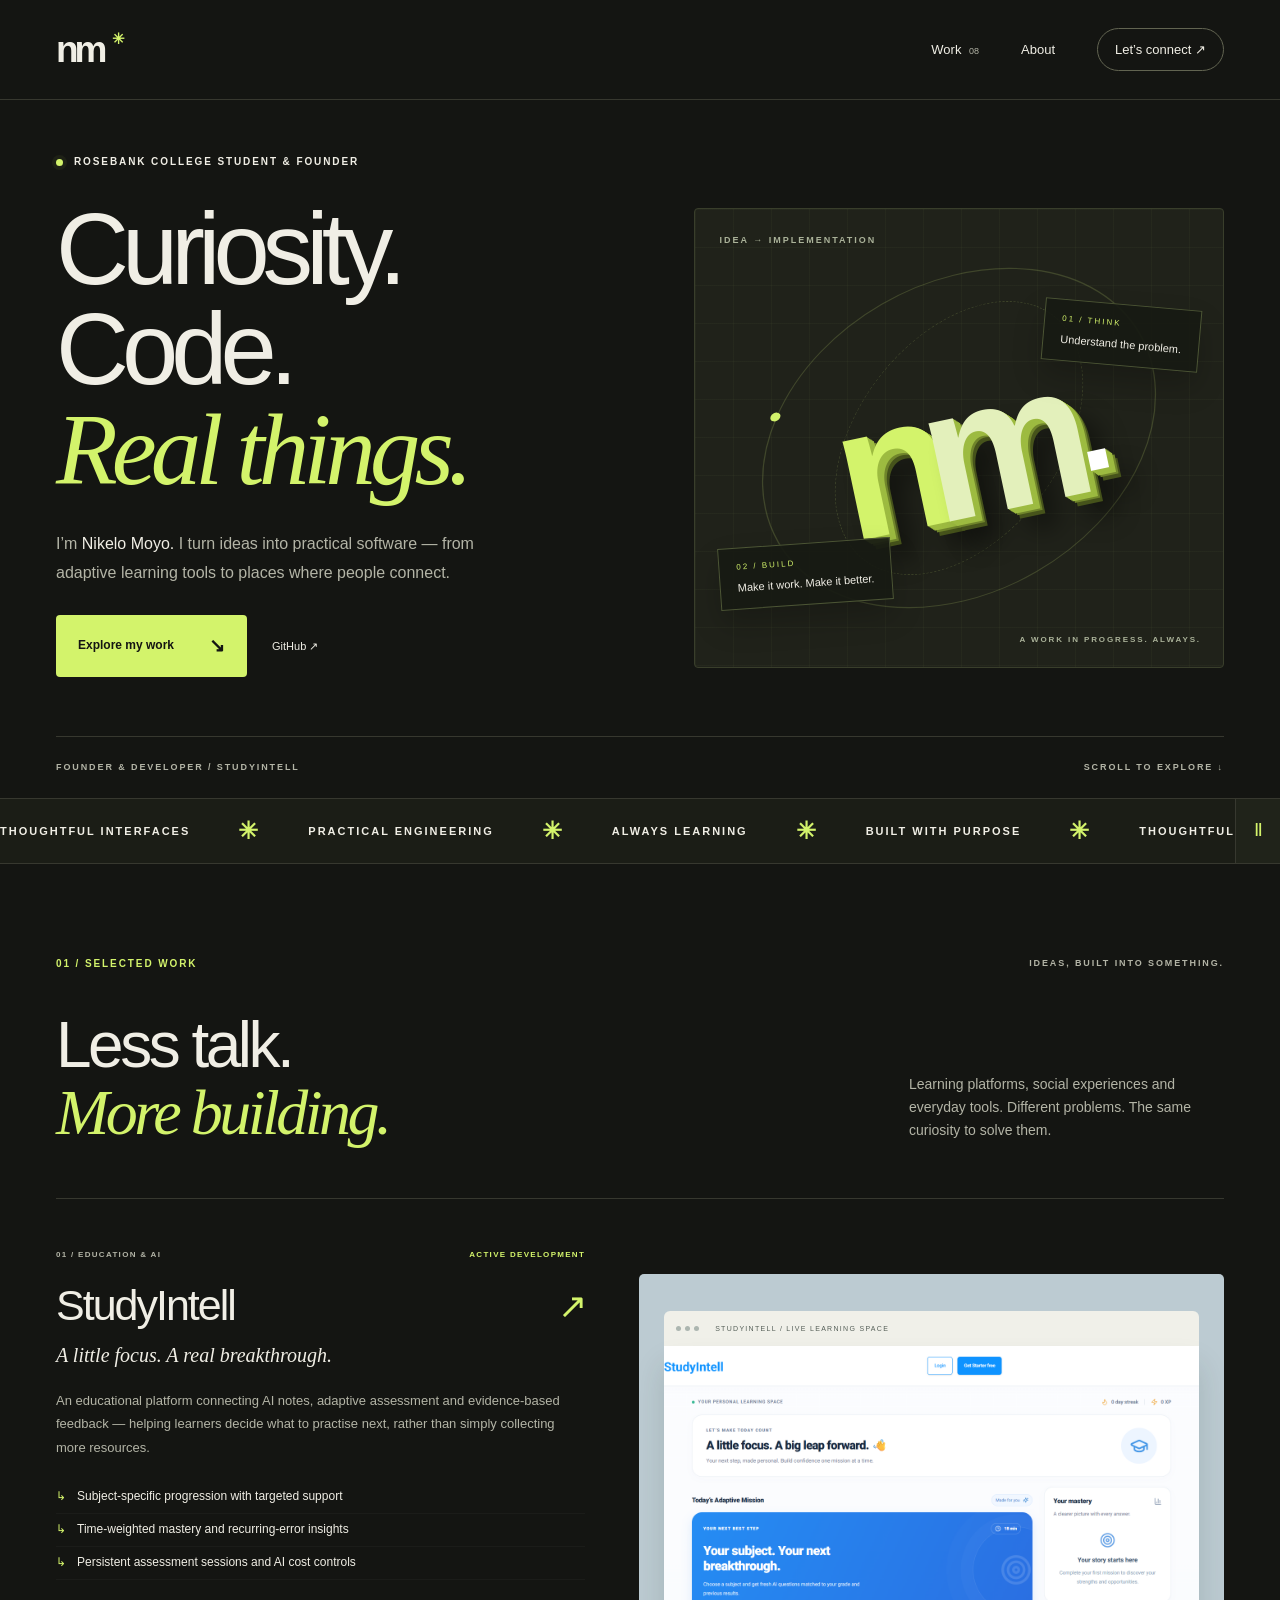
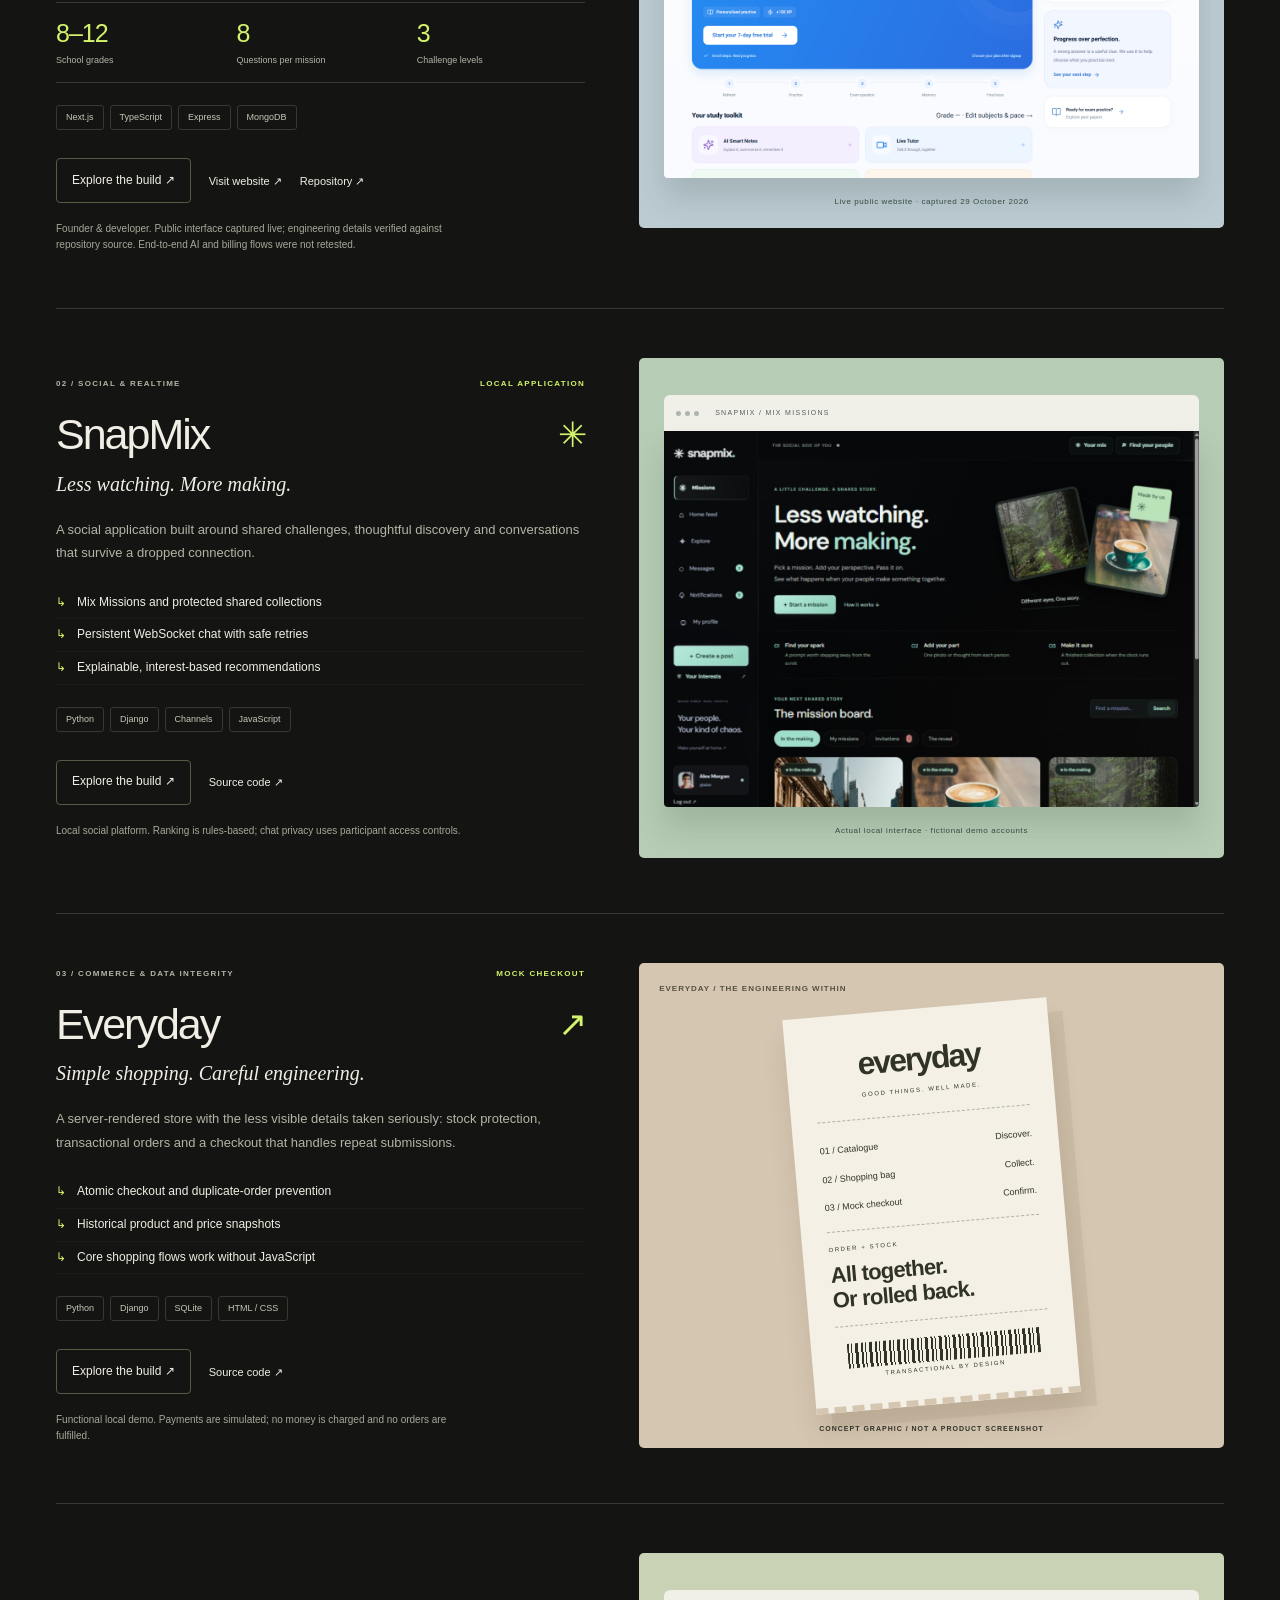
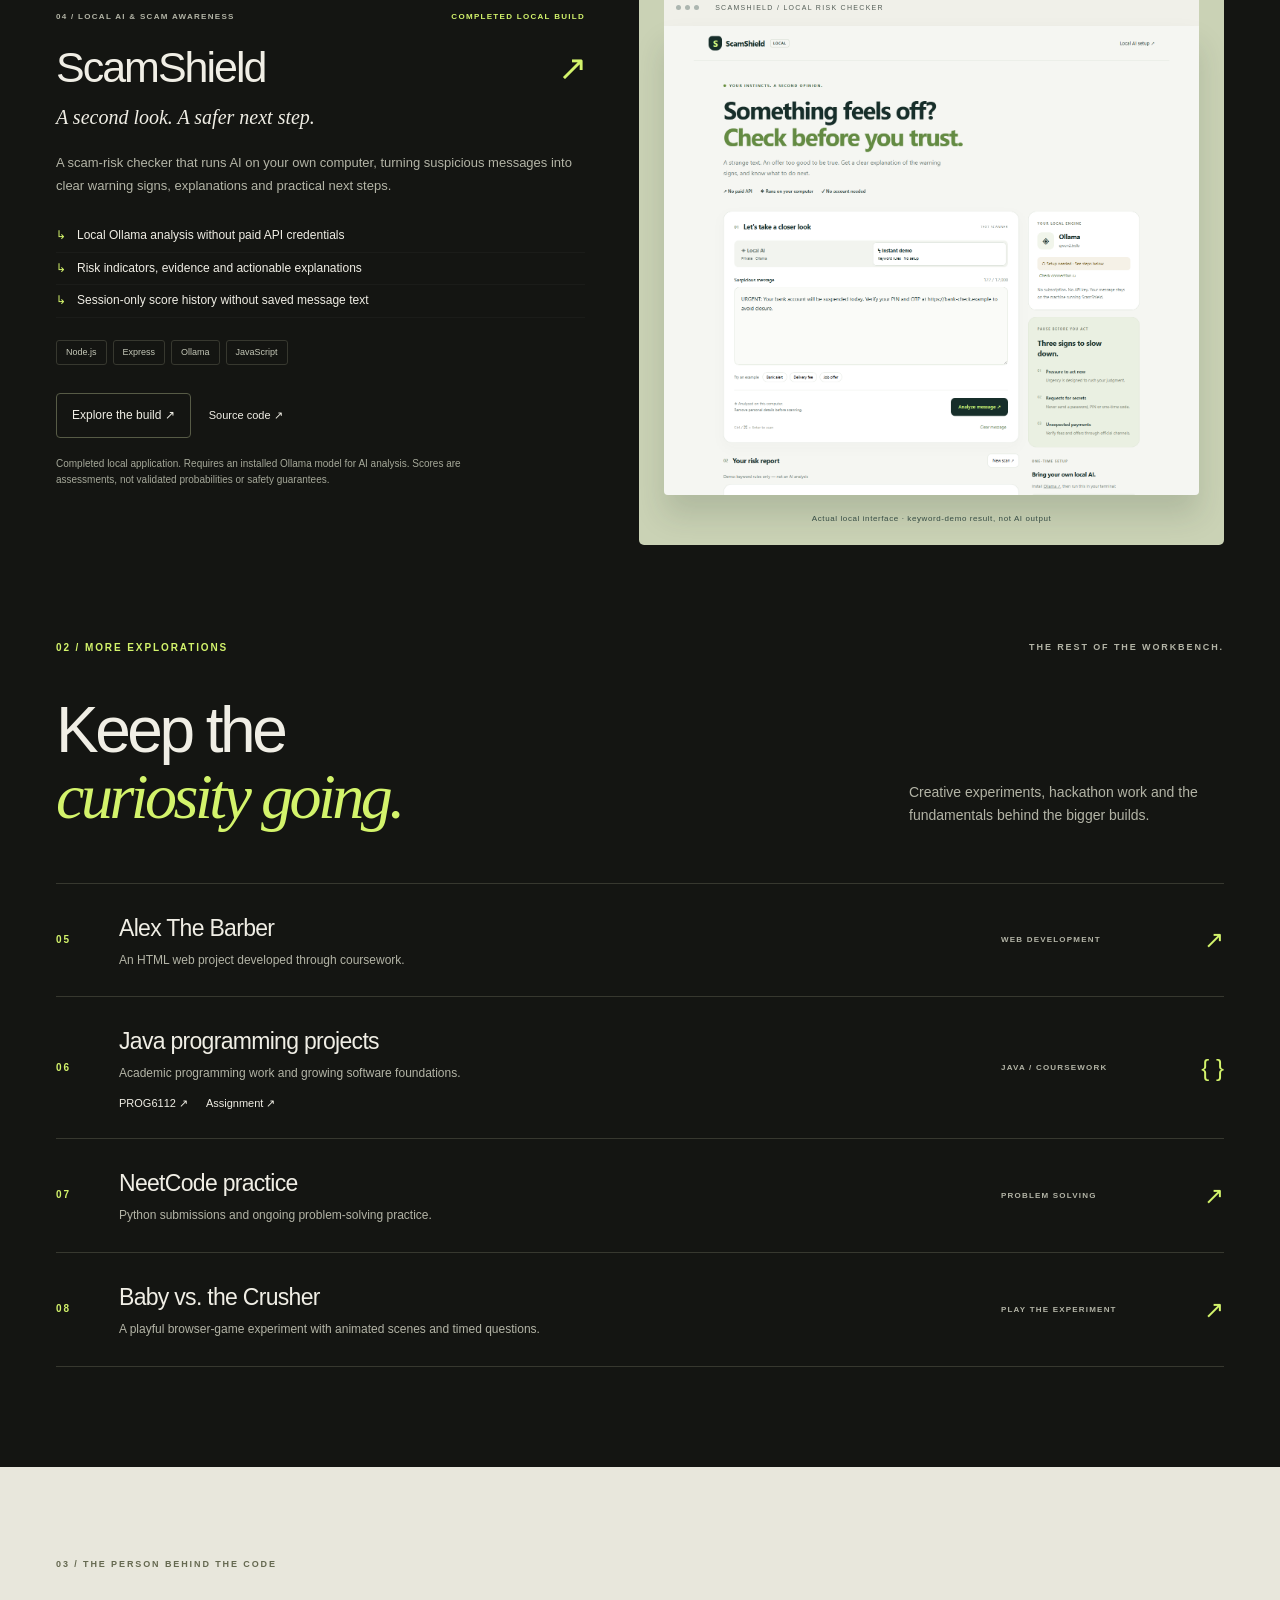
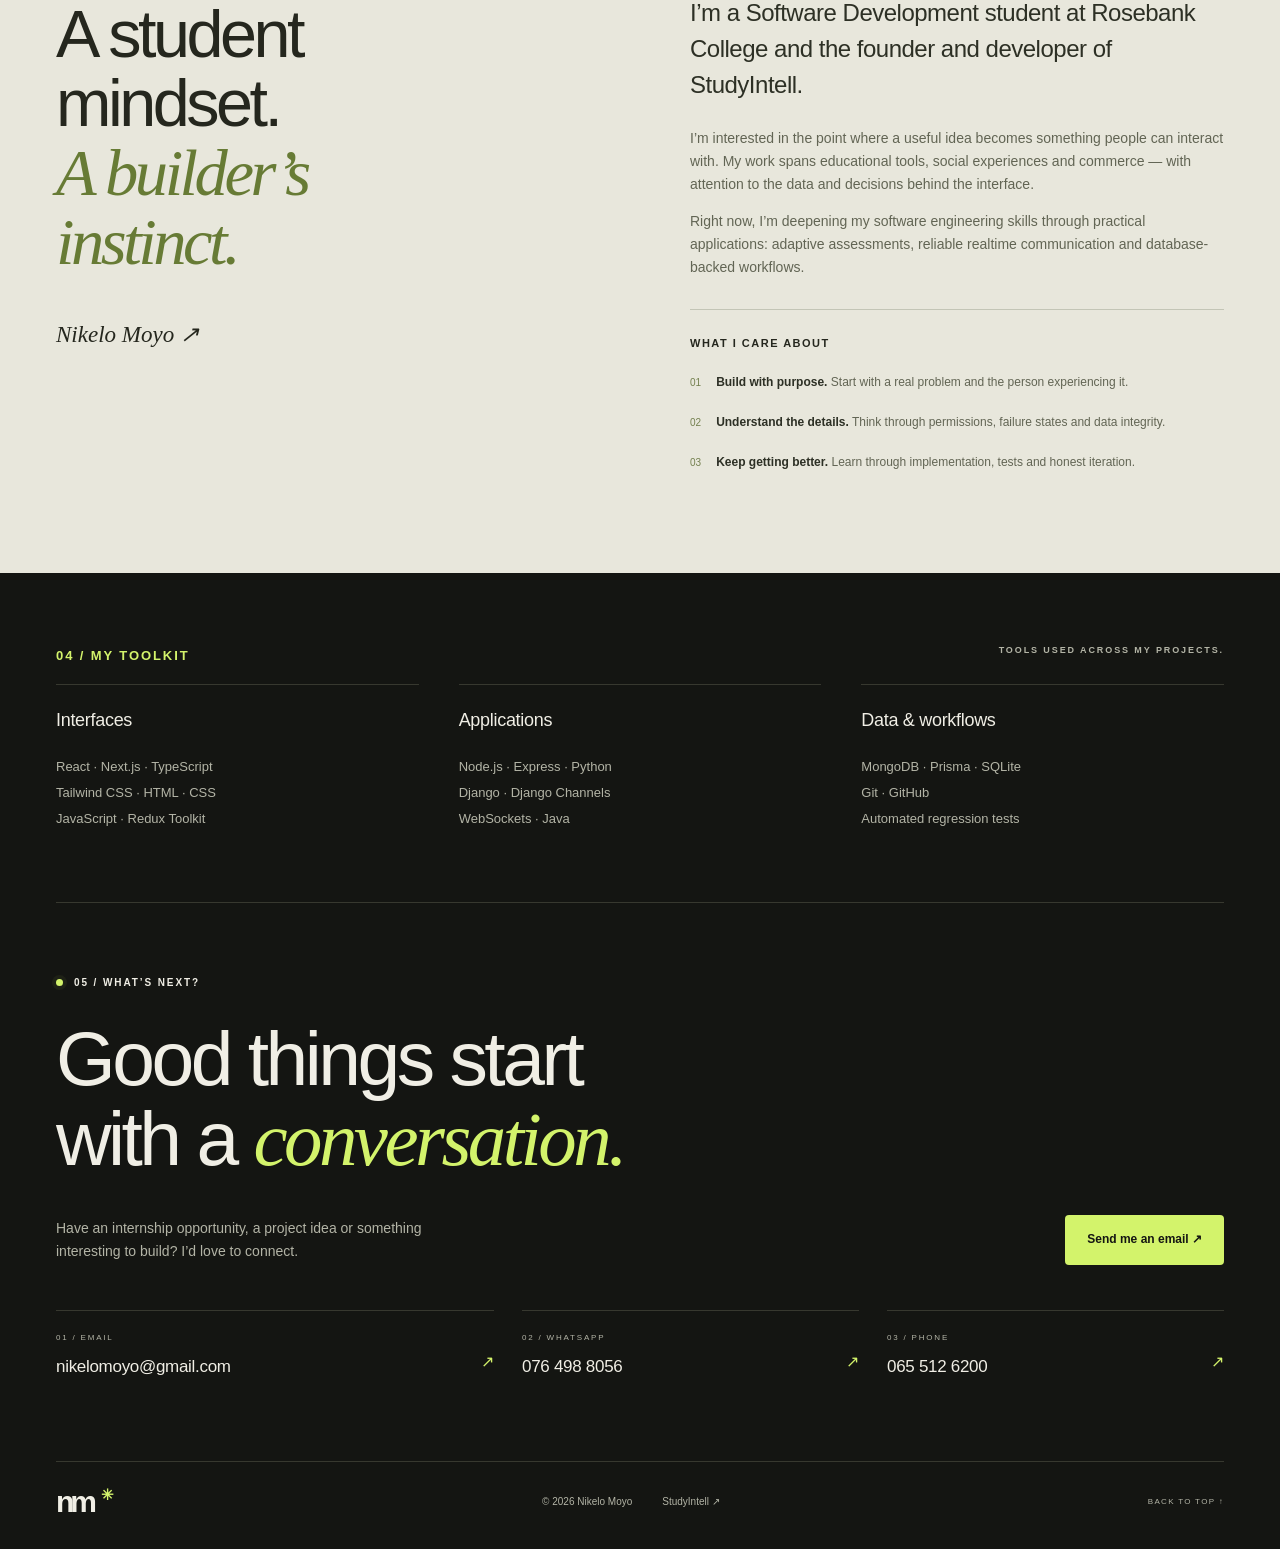
==== commit 6588273f: "Expand StudyIntell showcase and fix responsive banner" ====
--- a/index.html
+++ b/index.html
@@ -1,9 +1,9 @@
 <!doctype html><html lang="en"><head><meta charset="utf-8"><meta name="viewport" content="width=device-width,initial-scale=1"><meta name="theme-color" content="#141512"><meta name="description" content="Nikelo Moyo — Software Development student at Rosebank College, founder of StudyIntell, and builder of practical applications."><title>Nikelo Moyo — Developer &amp; Builder</title><link rel="icon" href="assets/favicon.svg"><link rel="stylesheet" href="styles.css"><script src="script.js" defer></script></head><body>
 <a class="skip" href="#main">Skip to content</a><header><a class="logo" href="#" aria-label="Nikelo Moyo home">nm<span>✳</span></a><nav aria-label="Main navigation"><a href="#work">Work <small>08</small></a><a href="#about">About</a><a class="nav-cta" href="#contact">Let’s connect ↗</a></nav></header>
 <main id="main"><section class="hero wrap"><p class="eyebrow"><i class="dot"></i> ROSEBANK COLLEGE STUDENT &amp; FOUNDER</p><div class="hero-grid"><div><h1>Curiosity.<br>Code.<br><em>Real things.</em></h1><p class="intro">I’m <strong>Nikelo Moyo.</strong> I turn ideas into practical software — from adaptive learning tools to places where people connect.</p><div class="actions"><a class="button lime" href="#work">Explore my work <span>↘</span></a><a href="https://github.com/Nikelomoyo" target="_blank" rel="noopener noreferrer">GitHub ↗</a></div></div><div class="hero-art" aria-hidden="true"><span class="coordinate">IDEA → IMPLEMENTATION</span><div class="orbit one"></div><div class="orbit two"></div><div class="monogram">n<span>m</span><i>.</i></div><div class="art-tag first"><small>01 / THINK</small>Understand the problem.</div><div class="art-tag second"><small>02 / BUILD</small>Make it work. Make it better.</div><span class="art-bottom">A WORK IN PROGRESS. ALWAYS.</span></div></div><div class="hero-foot"><span>FOUNDER &amp; DEVELOPER / STUDYINTELL</span><a href="#work">SCROLL TO EXPLORE ↓</a></div></section>
-<div class="ticker" aria-hidden="true">THOUGHTFUL INTERFACES <b>✳</b> PRACTICAL ENGINEERING <b>✳</b> ALWAYS LEARNING <b>✳</b> BUILT WITH PURPOSE</div>
+<div class="ticker-shell"><div class="ticker" aria-label="My approach"><div class="ticker-track"><div class="ticker-group"><span>THOUGHTFUL INTERFACES</span><b aria-hidden="true">✳</b><span>PRACTICAL ENGINEERING</span><b aria-hidden="true">✳</b><span>ALWAYS LEARNING</span><b aria-hidden="true">✳</b><span>BUILT WITH PURPOSE</span><b aria-hidden="true">✳</b></div><div class="ticker-group" aria-hidden="true"><span>THOUGHTFUL INTERFACES</span><b>✳</b><span>PRACTICAL ENGINEERING</span><b>✳</b><span>ALWAYS LEARNING</span><b>✳</b><span>BUILT WITH PURPOSE</span><b>✳</b></div></div></div><button class="ticker-toggle" type="button" aria-label="Pause banner animation" aria-pressed="false">Ⅱ</button></div>
 <section class="work wrap" id="work"><div class="section-top"><p class="eyebrow">01 / SELECTED WORK</p><span>IDEAS, BUILT INTO SOMETHING.</span></div><div class="heading"><h2>Less talk.<br><em>More building.</em></h2><p>Learning platforms, social experiences and everyday tools. Different problems. The same curiosity to solve them.</p></div>
-<article class="feature"><div class="copy"><div class="meta"><span>01 / EDUCATION &amp; AI</span><span>ACTIVE DEVELOPMENT</span></div><h3>StudyIntell <span>↗</span></h3><p class="subtitle">A little focus. A real breakthrough.</p><p>An educational platform bringing study resources, AI Smart Notes and adaptive practice into one learning experience.</p><ul class="highlights"><li>Grade-aware notes and assessments</li><li>Evidence-based mastery, separate from XP</li><li>Saved missions with server-owned timers</li></ul><div class="tags"><span>Next.js</span><span>TypeScript</span><span>Express</span><span>MongoDB</span></div><div class="actions"><button class="button outline" data-case="study">Explore the build ↗</button><a href="https://studyintell.com" target="_blank" rel="noopener noreferrer">Visit website ↗</a><a href="https://github.com/Nikelomoyo/StudyIntell" target="_blank" rel="noopener noreferrer">Repository ↗</a></div><p class="caption">Founder &amp; developer. Adaptive learning, billing and access-control updates are now in the repository. Live deployment of this release is not verified.</p></div><figure class="visual blue"><div class="browser"><i></i><i></i><i></i><span>STUDYINTELL / ADAPTIVE MISSION</span></div><img src="assets/studyintell.png" alt="StudyIntell local assessment studio showing a Grade 12 mission, saved progress and topic focus" width="1268" height="892" loading="lazy"><figcaption>Actual local interface · sample learner data</figcaption></figure></article>
+<article class="feature"><div class="copy"><div class="meta"><span>01 / EDUCATION &amp; AI</span><span>ACTIVE DEVELOPMENT</span></div><h3>StudyIntell <span>↗</span></h3><p class="subtitle">A little focus. A real breakthrough.</p><p>An educational platform connecting AI notes, adaptive assessment and evidence-based feedback — helping learners decide what to practise next, rather than simply collecting more resources.</p><ul class="highlights"><li>Subject-specific progression with targeted support</li><li>Time-weighted mastery and recurring-error insights</li><li>Persistent assessment sessions and AI cost controls</li></ul><dl class="study-facts"><div><dt>8–12</dt><dd>School grades</dd></div><div><dt>8</dt><dd>Questions per mission</dd></div><div><dt>3</dt><dd>Challenge levels</dd></div></dl><div class="tags"><span>Next.js</span><span>TypeScript</span><span>Express</span><span>MongoDB</span></div><div class="actions"><button class="button outline" data-case="study">Explore the build ↗</button><a href="https://studyintell.com" target="_blank" rel="noopener noreferrer">Visit website ↗</a><a href="https://github.com/Nikelomoyo/StudyIntell" target="_blank" rel="noopener noreferrer">Repository ↗</a></div><p class="caption">Founder &amp; developer. Public interface captured live; engineering details verified against repository source. End-to-end AI and billing flows were not retested.</p></div><figure class="visual blue"><div class="browser"><i></i><i></i><i></i><span>STUDYINTELL / LIVE LEARNING SPACE</span></div><img src="assets/studyintell.png" alt="StudyIntell public website with the Adaptive Mission dashboard, mastery panel and study toolkit" width="1440" height="1050" loading="lazy"><figcaption>Live public website · captured 29 October 2026</figcaption></figure></article>
 <article class="feature"><div class="copy"><div class="meta"><span>02 / SOCIAL &amp; REALTIME</span><span>LOCAL APPLICATION</span></div><h3>SnapMix <span>✳</span></h3><p class="subtitle">Less watching. More making.</p><p>A social application built around shared challenges, thoughtful discovery and conversations that survive a dropped connection.</p><ul class="highlights"><li>Mix Missions and protected shared collections</li><li>Persistent WebSocket chat with safe retries</li><li>Explainable, interest-based recommendations</li></ul><div class="tags"><span>Python</span><span>Django</span><span>Channels</span><span>JavaScript</span></div><div class="actions"><button class="button outline" data-case="snap">Explore the build ↗</button><a href="https://github.com/Nikelomoyo/Snapmix_Social_Media_Platform" target="_blank" rel="noopener noreferrer">Source code ↗</a></div><p class="caption">Local social platform. Ranking is rules-based; chat privacy uses participant access controls.</p></div><figure class="visual mint"><div class="browser"><i></i><i></i><i></i><span>SNAPMIX / MIX MISSIONS</span></div><img src="assets/snapmix.png" alt="SnapMix local mission board with collaborative challenges and shared collections" width="1265" height="889" loading="lazy"><figcaption>Actual local interface · fictional demo accounts</figcaption></figure></article>
 <article class="feature"><div class="copy"><div class="meta"><span>03 / COMMERCE &amp; DATA INTEGRITY</span><span>MOCK CHECKOUT</span></div><h3>Everyday <span>↗</span></h3><p class="subtitle">Simple shopping. Careful engineering.</p><p>A server-rendered store with the less visible details taken seriously: stock protection, transactional orders and a checkout that handles repeat submissions.</p><ul class="highlights"><li>Atomic checkout and duplicate-order prevention</li><li>Historical product and price snapshots</li><li>Core shopping flows work without JavaScript</li></ul><div class="tags"><span>Python</span><span>Django</span><span>SQLite</span><span>HTML / CSS</span></div><div class="actions"><button class="button outline" data-case="everyday">Explore the build ↗</button><a href="https://github.com/Nikelomoyo/NikeloMoyosEcommerceStore" target="_blank" rel="noopener noreferrer">Source code ↗</a></div><p class="caption">Functional local demo. Payments are simulated; no money is charged and no orders are fulfilled.</p></div><div class="commerce-art" aria-hidden="true"><span class="coordinate">EVERYDAY / THE ENGINEERING WITHIN</span><div class="receipt"><div class="receipt-head">everyday<small>GOOD THINGS. WELL MADE.</small></div><div class="receipt-row"><span>01 / Catalogue</span><b>Discover.</b></div><div class="receipt-row"><span>02 / Shopping bag</span><b>Collect.</b></div><div class="receipt-row"><span>03 / Mock checkout</span><b>Confirm.</b></div><div class="receipt-total"><small>ORDER + STOCK</small><strong>All together.<br>Or rolled back.</strong></div><div class="barcode"></div><small>TRANSACTIONAL BY DESIGN</small></div><span class="art-note">CONCEPT GRAPHIC / NOT A PRODUCT SCREENSHOT</span></div></article><article class="feature"><div class="copy"><div class="meta"><span>04 / LOCAL AI &amp; SCAM AWARENESS</span><span>COMPLETED LOCAL BUILD</span></div><h3>ScamShield <span>↗</span></h3><p class="subtitle">A second look. A safer next step.</p><p>A scam-risk checker that runs AI on your own computer, turning suspicious messages into clear warning signs, explanations and practical next steps.</p><ul class="highlights"><li>Local Ollama analysis without paid API credentials</li><li>Risk indicators, evidence and actionable explanations</li><li>Session-only score history without saved message text</li></ul><div class="tags"><span>Node.js</span><span>Express</span><span>Ollama</span><span>JavaScript</span></div><div class="actions"><button class="button outline" data-case="scam">Explore the build ↗</button><a href="https://github.com/Nikelomoyo/Scamshield-AI" target="_blank" rel="noopener noreferrer">Source code ↗</a></div><p class="caption">Completed local application. Requires an installed Ollama model for AI analysis. Scores are assessments, not validated probabilities or safety guarantees.</p></div><figure class="visual sage"><div class="browser"><i></i><i></i><i></i><span>SCAMSHIELD / LOCAL RISK CHECKER</span></div><img src="assets/scamshield.png" alt="ScamShield local interface showing a sample message and explicitly labeled keyword-demo risk report" width="1440" height="2189" loading="lazy"><figcaption>Actual local interface · keyword-demo result, not AI output</figcaption></figure></article></section>
 <section class="more wrap"><div class="section-top"><p class="eyebrow">02 / MORE EXPLORATIONS</p><span>THE REST OF THE WORKBENCH.</span></div><div class="heading"><h2>Keep the<br><em>curiosity going.</em></h2><p>Creative experiments, hackathon work and the fundamentals behind the bigger builds.</p></div><div class="project-list">
--- a/styles.css
+++ b/styles.css
@@ -4,3 +4,5 @@
 .contact-methods{display:grid;grid-template-columns:1.3fr 1fr 1fr;gap:28px;margin-top:45px}.contact-methods>a{position:relative;border-top:1px solid var(--line);padding-top:20px;padding-right:20px}.contact-methods span{display:block;color:var(--muted);font-size:8px;letter-spacing:1.8px;margin-bottom:9px}.contact-methods strong{font-weight:450;font-size:17px;letter-spacing:-.3px;overflow-wrap:anywhere}.contact-methods i{font-style:normal;color:var(--lime);position:absolute;right:0;top:38px}.contact-methods>a:hover strong{color:var(--lime)}@media(max-width:760px){.contact-methods{grid-template-columns:1fr;gap:24px;margin-top:35px}.contact-methods strong{font-size:19px}}
 .sage{background:#cad2b5}.sage img{object-position:top;aspect-ratio:1.14}
 .copy .actions{flex-wrap:wrap;column-gap:18px;row-gap:14px}
+/* Project evidence and a complete, responsive approach banner. */
+.study-facts{display:grid;grid-template-columns:repeat(3,1fr);gap:12px;border-block:1px solid var(--line);padding:15px 0;margin:22px 0}.study-facts dt{font-size:25px;color:var(--lime);line-height:1.2;letter-spacing:-1px}.study-facts dd{margin:5px 0 0;font-size:9px;color:var(--muted)}.blue img{aspect-ratio:1.24;object-position:top}.ticker-shell{position:relative;background:#1b1d16}.ticker{display:block;padding:0;border-block:1px solid var(--line);overflow:hidden}.ticker-track{display:flex;width:max-content;animation:ticker-travel 32s linear infinite}.ticker-group{display:flex;align-items:center;gap:48px;padding:20px 48px 20px 0;flex-shrink:0}.ticker-group span{font-size:11px;letter-spacing:2px;white-space:nowrap}.ticker-group b{font-size:24px}.ticker-toggle{position:absolute;right:0;top:1px;bottom:1px;width:45px;border:0;border-left:1px solid var(--line);background:#20231a;color:var(--lime);font-size:18px}.ticker-shell:hover .ticker-track,.ticker-shell:focus-within .ticker-track,.ticker-shell.paused .ticker-track{animation-play-state:paused}@keyframes ticker-travel{to{transform:translateX(-50%)}}@media(max-width:760px){.ticker-track{display:block;width:100%;animation:none}.ticker-group{display:grid;grid-template-columns:1fr 1fr;gap:17px 12px;padding:22px 20px;text-align:center}.ticker-group span{font-size:9px;letter-spacing:1px;white-space:normal;line-height:1.5}.ticker-group b,.ticker-group[aria-hidden=true],.ticker-toggle{display:none}.study-facts dt{font-size:24px}.study-facts dd{font-size:8px}}@media(prefers-reduced-motion:reduce){.ticker-track{width:100%;animation:none;display:block}.ticker-group{justify-content:space-evenly;flex-wrap:wrap;padding:20px;gap:18px}.ticker-group[aria-hidden=true],.ticker-group b,.ticker-toggle{display:none}}
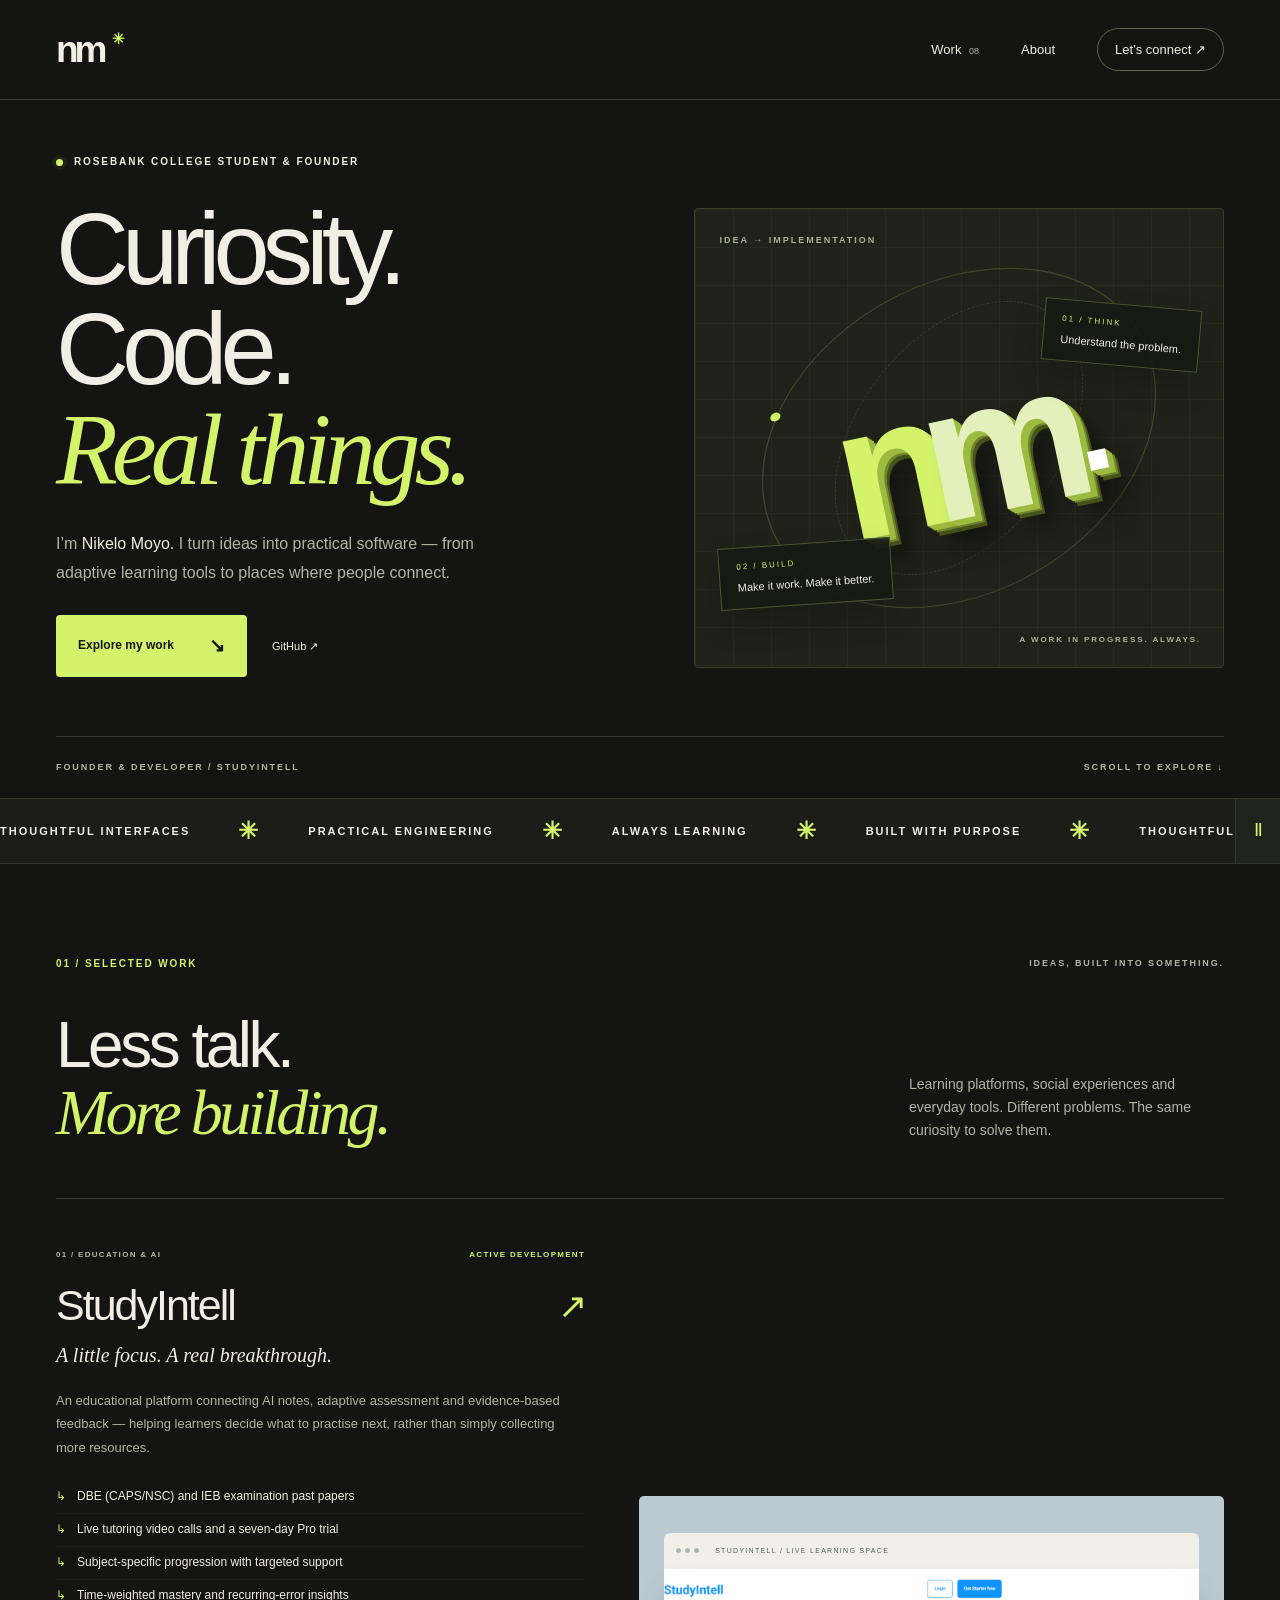
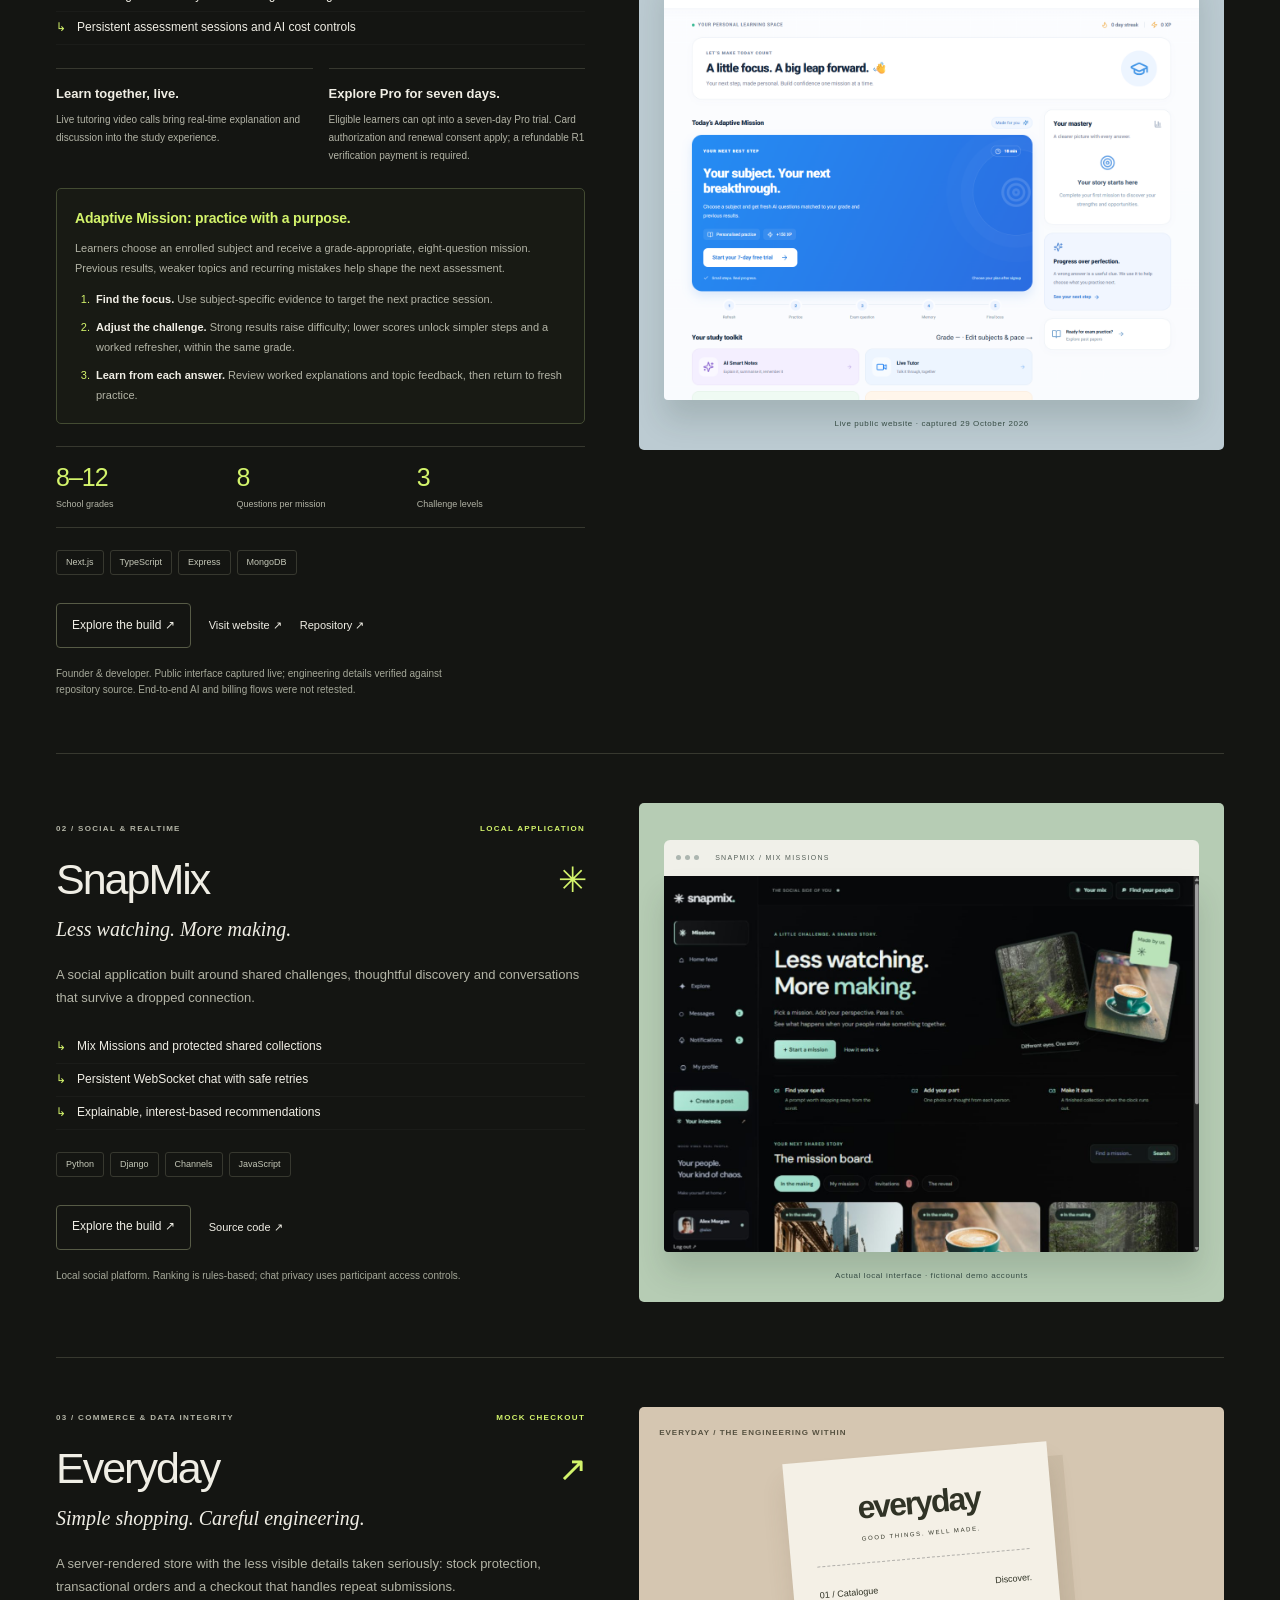
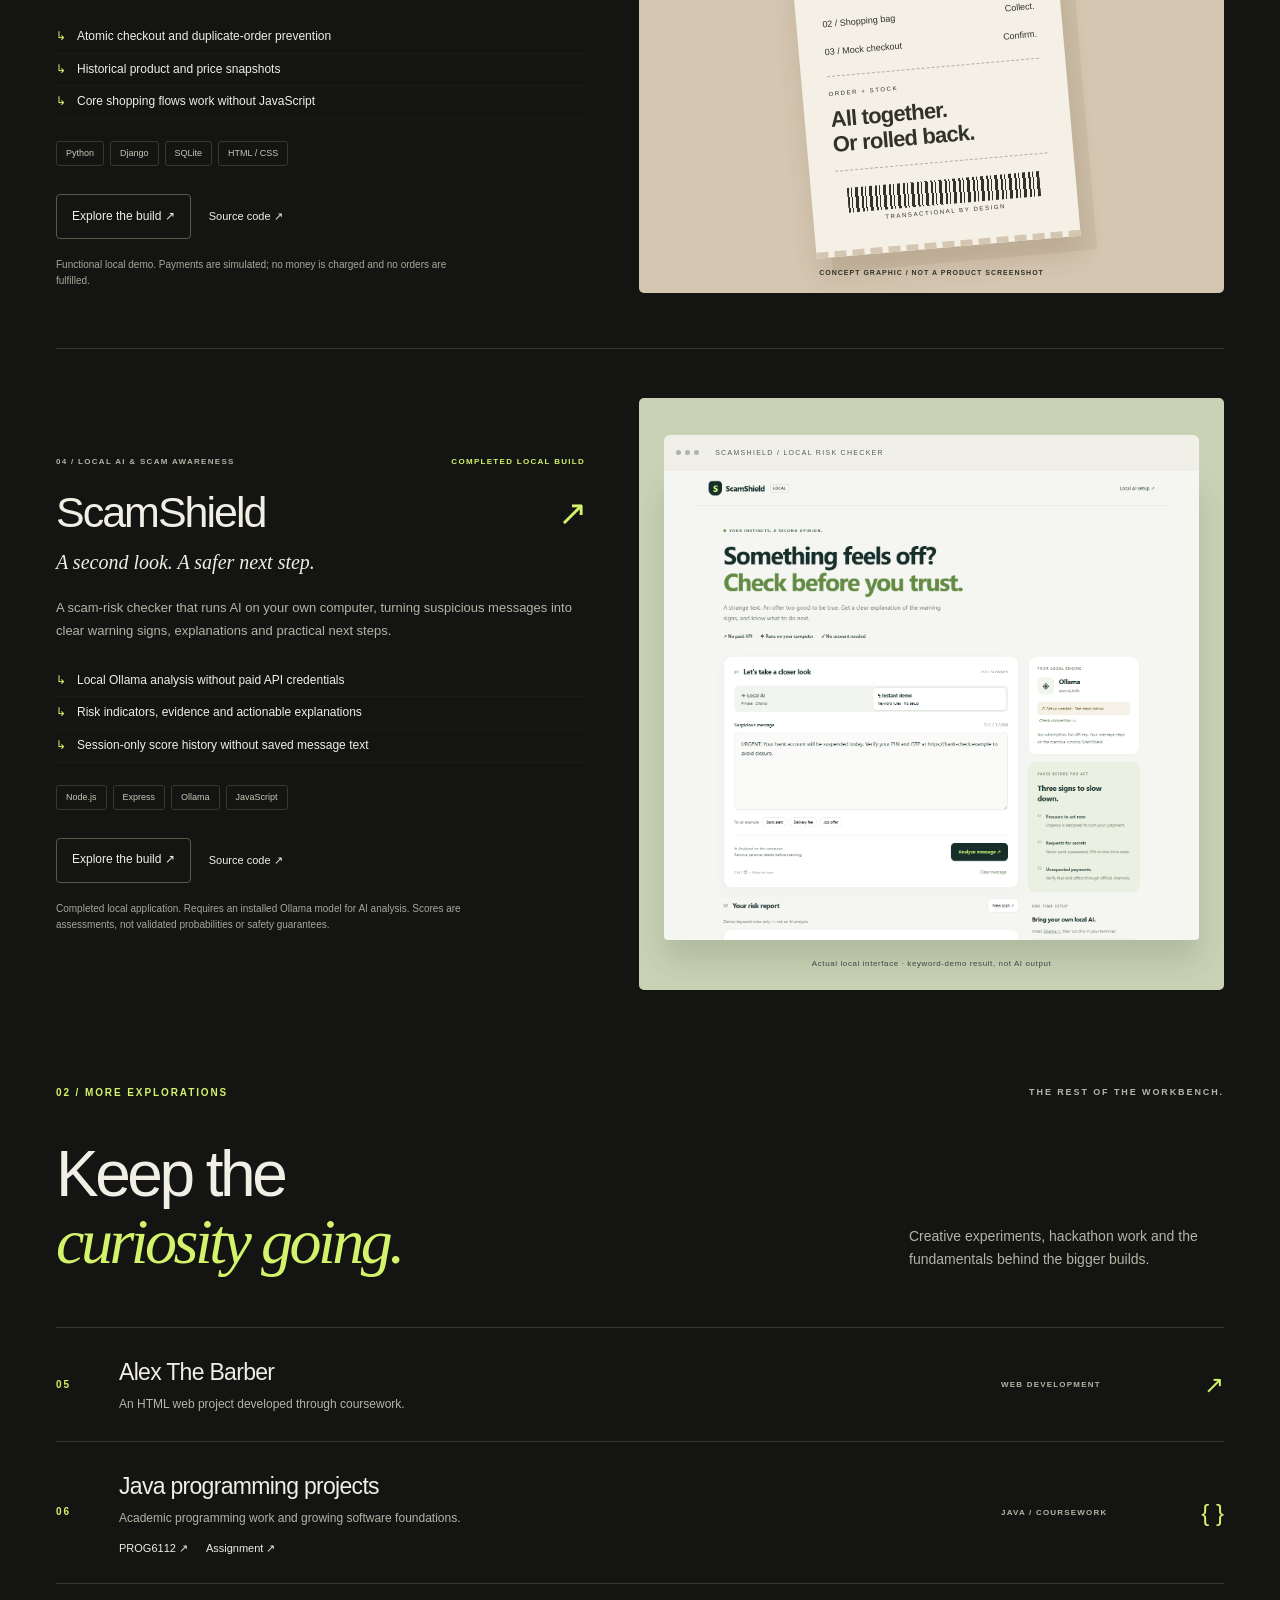
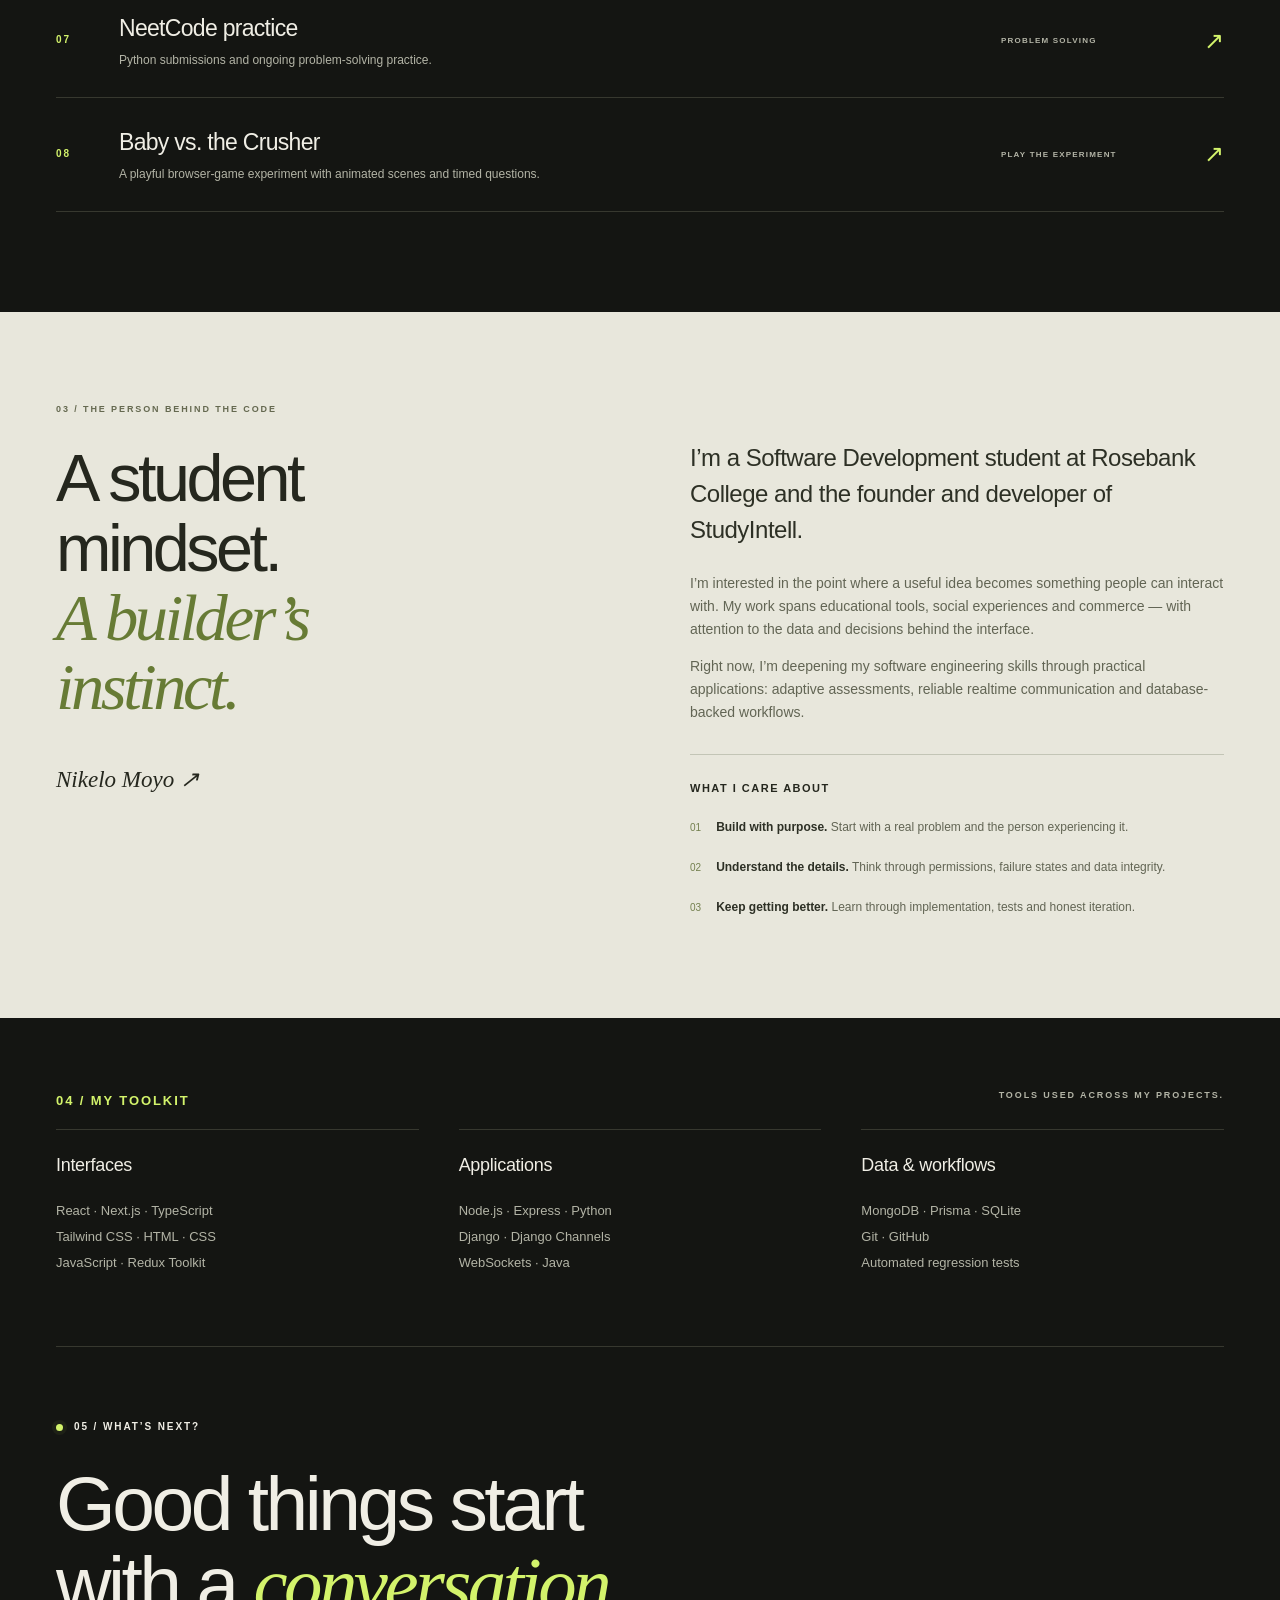
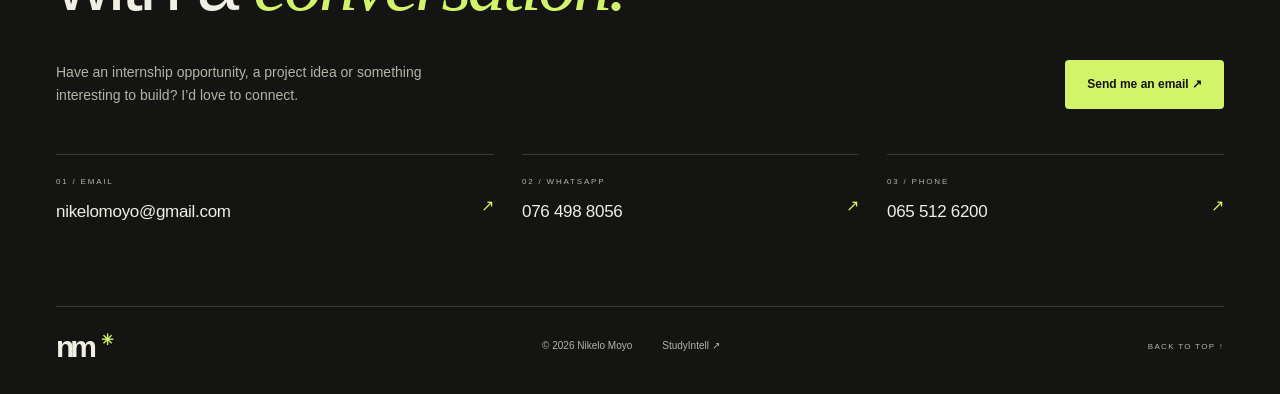
==== commit 0bb093de: "Highlight exam papers, adaptive practice, video tutoring and Pro trial" ====
--- a/index.html
+++ b/index.html
@@ -3,7 +3,7 @@
 <main id="main"><section class="hero wrap"><p class="eyebrow"><i class="dot"></i> ROSEBANK COLLEGE STUDENT &amp; FOUNDER</p><div class="hero-grid"><div><h1>Curiosity.<br>Code.<br><em>Real things.</em></h1><p class="intro">I’m <strong>Nikelo Moyo.</strong> I turn ideas into practical software — from adaptive learning tools to places where people connect.</p><div class="actions"><a class="button lime" href="#work">Explore my work <span>↘</span></a><a href="https://github.com/Nikelomoyo" target="_blank" rel="noopener noreferrer">GitHub ↗</a></div></div><div class="hero-art" aria-hidden="true"><span class="coordinate">IDEA → IMPLEMENTATION</span><div class="orbit one"></div><div class="orbit two"></div><div class="monogram">n<span>m</span><i>.</i></div><div class="art-tag first"><small>01 / THINK</small>Understand the problem.</div><div class="art-tag second"><small>02 / BUILD</small>Make it work. Make it better.</div><span class="art-bottom">A WORK IN PROGRESS. ALWAYS.</span></div></div><div class="hero-foot"><span>FOUNDER &amp; DEVELOPER / STUDYINTELL</span><a href="#work">SCROLL TO EXPLORE ↓</a></div></section>
 <div class="ticker-shell"><div class="ticker" aria-label="My approach"><div class="ticker-track"><div class="ticker-group"><span>THOUGHTFUL INTERFACES</span><b aria-hidden="true">✳</b><span>PRACTICAL ENGINEERING</span><b aria-hidden="true">✳</b><span>ALWAYS LEARNING</span><b aria-hidden="true">✳</b><span>BUILT WITH PURPOSE</span><b aria-hidden="true">✳</b></div><div class="ticker-group" aria-hidden="true"><span>THOUGHTFUL INTERFACES</span><b>✳</b><span>PRACTICAL ENGINEERING</span><b>✳</b><span>ALWAYS LEARNING</span><b>✳</b><span>BUILT WITH PURPOSE</span><b>✳</b></div></div></div><button class="ticker-toggle" type="button" aria-label="Pause banner animation" aria-pressed="false">Ⅱ</button></div>
 <section class="work wrap" id="work"><div class="section-top"><p class="eyebrow">01 / SELECTED WORK</p><span>IDEAS, BUILT INTO SOMETHING.</span></div><div class="heading"><h2>Less talk.<br><em>More building.</em></h2><p>Learning platforms, social experiences and everyday tools. Different problems. The same curiosity to solve them.</p></div>
-<article class="feature"><div class="copy"><div class="meta"><span>01 / EDUCATION &amp; AI</span><span>ACTIVE DEVELOPMENT</span></div><h3>StudyIntell <span>↗</span></h3><p class="subtitle">A little focus. A real breakthrough.</p><p>An educational platform connecting AI notes, adaptive assessment and evidence-based feedback — helping learners decide what to practise next, rather than simply collecting more resources.</p><ul class="highlights"><li>Subject-specific progression with targeted support</li><li>Time-weighted mastery and recurring-error insights</li><li>Persistent assessment sessions and AI cost controls</li></ul><dl class="study-facts"><div><dt>8–12</dt><dd>School grades</dd></div><div><dt>8</dt><dd>Questions per mission</dd></div><div><dt>3</dt><dd>Challenge levels</dd></div></dl><div class="tags"><span>Next.js</span><span>TypeScript</span><span>Express</span><span>MongoDB</span></div><div class="actions"><button class="button outline" data-case="study">Explore the build ↗</button><a href="https://studyintell.com" target="_blank" rel="noopener noreferrer">Visit website ↗</a><a href="https://github.com/Nikelomoyo/StudyIntell" target="_blank" rel="noopener noreferrer">Repository ↗</a></div><p class="caption">Founder &amp; developer. Public interface captured live; engineering details verified against repository source. End-to-end AI and billing flows were not retested.</p></div><figure class="visual blue"><div class="browser"><i></i><i></i><i></i><span>STUDYINTELL / LIVE LEARNING SPACE</span></div><img src="assets/studyintell.png" alt="StudyIntell public website with the Adaptive Mission dashboard, mastery panel and study toolkit" width="1440" height="1050" loading="lazy"><figcaption>Live public website · captured 29 October 2026</figcaption></figure></article>
+<article class="feature"><div class="copy"><div class="meta"><span>01 / EDUCATION &amp; AI</span><span>ACTIVE DEVELOPMENT</span></div><h3>StudyIntell <span>↗</span></h3><p class="subtitle">A little focus. A real breakthrough.</p><p>An educational platform connecting AI notes, adaptive assessment and evidence-based feedback — helping learners decide what to practise next, rather than simply collecting more resources.</p><ul class="highlights"><li>DBE (CAPS/NSC) and IEB examination past papers</li><li>Live tutoring video calls and a seven-day Pro trial</li><li>Subject-specific progression with targeted support</li><li>Time-weighted mastery and recurring-error insights</li><li>Persistent assessment sessions and AI cost controls</li></ul><div class="study-services"><div><h4>Learn together, live.</h4><p>Live tutoring video calls bring real-time explanation and discussion into the study experience.</p></div><div><h4>Explore Pro for seven days.</h4><p>Eligible learners can opt into a seven-day Pro trial. Card authorization and renewal consent apply; a refundable R1 verification payment is required.</p></div></div><div class="mission-summary"><h4>Adaptive Mission: practice with a purpose.</h4><p>Learners choose an enrolled subject and receive a grade-appropriate, eight-question mission. Previous results, weaker topics and recurring mistakes help shape the next assessment.</p><ol><li><strong>Find the focus.</strong> Use subject-specific evidence to target the next practice session.</li><li><strong>Adjust the challenge.</strong> Strong results raise difficulty; lower scores unlock simpler steps and a worked refresher, within the same grade.</li><li><strong>Learn from each answer.</strong> Review worked explanations and topic feedback, then return to fresh practice.</li></ol></div><dl class="study-facts"><div><dt>8–12</dt><dd>School grades</dd></div><div><dt>8</dt><dd>Questions per mission</dd></div><div><dt>3</dt><dd>Challenge levels</dd></div></dl><div class="tags"><span>Next.js</span><span>TypeScript</span><span>Express</span><span>MongoDB</span></div><div class="actions"><button class="button outline" data-case="study">Explore the build ↗</button><a href="https://studyintell.com" target="_blank" rel="noopener noreferrer">Visit website ↗</a><a href="https://github.com/Nikelomoyo/StudyIntell" target="_blank" rel="noopener noreferrer">Repository ↗</a></div><p class="caption">Founder &amp; developer. Public interface captured live; engineering details verified against repository source. End-to-end AI and billing flows were not retested.</p></div><figure class="visual blue"><div class="browser"><i></i><i></i><i></i><span>STUDYINTELL / LIVE LEARNING SPACE</span></div><img src="assets/studyintell.png" alt="StudyIntell public website with the Adaptive Mission dashboard, mastery panel and study toolkit" width="1440" height="1050" loading="lazy"><figcaption>Live public website · captured 29 October 2026</figcaption></figure></article>
 <article class="feature"><div class="copy"><div class="meta"><span>02 / SOCIAL &amp; REALTIME</span><span>LOCAL APPLICATION</span></div><h3>SnapMix <span>✳</span></h3><p class="subtitle">Less watching. More making.</p><p>A social application built around shared challenges, thoughtful discovery and conversations that survive a dropped connection.</p><ul class="highlights"><li>Mix Missions and protected shared collections</li><li>Persistent WebSocket chat with safe retries</li><li>Explainable, interest-based recommendations</li></ul><div class="tags"><span>Python</span><span>Django</span><span>Channels</span><span>JavaScript</span></div><div class="actions"><button class="button outline" data-case="snap">Explore the build ↗</button><a href="https://github.com/Nikelomoyo/Snapmix_Social_Media_Platform" target="_blank" rel="noopener noreferrer">Source code ↗</a></div><p class="caption">Local social platform. Ranking is rules-based; chat privacy uses participant access controls.</p></div><figure class="visual mint"><div class="browser"><i></i><i></i><i></i><span>SNAPMIX / MIX MISSIONS</span></div><img src="assets/snapmix.png" alt="SnapMix local mission board with collaborative challenges and shared collections" width="1265" height="889" loading="lazy"><figcaption>Actual local interface · fictional demo accounts</figcaption></figure></article>
 <article class="feature"><div class="copy"><div class="meta"><span>03 / COMMERCE &amp; DATA INTEGRITY</span><span>MOCK CHECKOUT</span></div><h3>Everyday <span>↗</span></h3><p class="subtitle">Simple shopping. Careful engineering.</p><p>A server-rendered store with the less visible details taken seriously: stock protection, transactional orders and a checkout that handles repeat submissions.</p><ul class="highlights"><li>Atomic checkout and duplicate-order prevention</li><li>Historical product and price snapshots</li><li>Core shopping flows work without JavaScript</li></ul><div class="tags"><span>Python</span><span>Django</span><span>SQLite</span><span>HTML / CSS</span></div><div class="actions"><button class="button outline" data-case="everyday">Explore the build ↗</button><a href="https://github.com/Nikelomoyo/NikeloMoyosEcommerceStore" target="_blank" rel="noopener noreferrer">Source code ↗</a></div><p class="caption">Functional local demo. Payments are simulated; no money is charged and no orders are fulfilled.</p></div><div class="commerce-art" aria-hidden="true"><span class="coordinate">EVERYDAY / THE ENGINEERING WITHIN</span><div class="receipt"><div class="receipt-head">everyday<small>GOOD THINGS. WELL MADE.</small></div><div class="receipt-row"><span>01 / Catalogue</span><b>Discover.</b></div><div class="receipt-row"><span>02 / Shopping bag</span><b>Collect.</b></div><div class="receipt-row"><span>03 / Mock checkout</span><b>Confirm.</b></div><div class="receipt-total"><small>ORDER + STOCK</small><strong>All together.<br>Or rolled back.</strong></div><div class="barcode"></div><small>TRANSACTIONAL BY DESIGN</small></div><span class="art-note">CONCEPT GRAPHIC / NOT A PRODUCT SCREENSHOT</span></div></article><article class="feature"><div class="copy"><div class="meta"><span>04 / LOCAL AI &amp; SCAM AWARENESS</span><span>COMPLETED LOCAL BUILD</span></div><h3>ScamShield <span>↗</span></h3><p class="subtitle">A second look. A safer next step.</p><p>A scam-risk checker that runs AI on your own computer, turning suspicious messages into clear warning signs, explanations and practical next steps.</p><ul class="highlights"><li>Local Ollama analysis without paid API credentials</li><li>Risk indicators, evidence and actionable explanations</li><li>Session-only score history without saved message text</li></ul><div class="tags"><span>Node.js</span><span>Express</span><span>Ollama</span><span>JavaScript</span></div><div class="actions"><button class="button outline" data-case="scam">Explore the build ↗</button><a href="https://github.com/Nikelomoyo/Scamshield-AI" target="_blank" rel="noopener noreferrer">Source code ↗</a></div><p class="caption">Completed local application. Requires an installed Ollama model for AI analysis. Scores are assessments, not validated probabilities or safety guarantees.</p></div><figure class="visual sage"><div class="browser"><i></i><i></i><i></i><span>SCAMSHIELD / LOCAL RISK CHECKER</span></div><img src="assets/scamshield.png" alt="ScamShield local interface showing a sample message and explicitly labeled keyword-demo risk report" width="1440" height="2189" loading="lazy"><figcaption>Actual local interface · keyword-demo result, not AI output</figcaption></figure></article></section>
 <section class="more wrap"><div class="section-top"><p class="eyebrow">02 / MORE EXPLORATIONS</p><span>THE REST OF THE WORKBENCH.</span></div><div class="heading"><h2>Keep the<br><em>curiosity going.</em></h2><p>Creative experiments, hackathon work and the fundamentals behind the bigger builds.</p></div><div class="project-list">
--- a/styles.css
+++ b/styles.css
@@ -6,3 +6,5 @@
 .copy .actions{flex-wrap:wrap;column-gap:18px;row-gap:14px}
 /* Project evidence and a complete, responsive approach banner. */
 .study-facts{display:grid;grid-template-columns:repeat(3,1fr);gap:12px;border-block:1px solid var(--line);padding:15px 0;margin:22px 0}.study-facts dt{font-size:25px;color:var(--lime);line-height:1.2;letter-spacing:-1px}.study-facts dd{margin:5px 0 0;font-size:9px;color:var(--muted)}.blue img{aspect-ratio:1.24;object-position:top}.ticker-shell{position:relative;background:#1b1d16}.ticker{display:block;padding:0;border-block:1px solid var(--line);overflow:hidden}.ticker-track{display:flex;width:max-content;animation:ticker-travel 32s linear infinite}.ticker-group{display:flex;align-items:center;gap:48px;padding:20px 48px 20px 0;flex-shrink:0}.ticker-group span{font-size:11px;letter-spacing:2px;white-space:nowrap}.ticker-group b{font-size:24px}.ticker-toggle{position:absolute;right:0;top:1px;bottom:1px;width:45px;border:0;border-left:1px solid var(--line);background:#20231a;color:var(--lime);font-size:18px}.ticker-shell:hover .ticker-track,.ticker-shell:focus-within .ticker-track,.ticker-shell.paused .ticker-track{animation-play-state:paused}@keyframes ticker-travel{to{transform:translateX(-50%)}}@media(max-width:760px){.ticker-track{display:block;width:100%;animation:none}.ticker-group{display:grid;grid-template-columns:1fr 1fr;gap:17px 12px;padding:22px 20px;text-align:center}.ticker-group span{font-size:9px;letter-spacing:1px;white-space:normal;line-height:1.5}.ticker-group b,.ticker-group[aria-hidden=true],.ticker-toggle{display:none}.study-facts dt{font-size:24px}.study-facts dd{font-size:8px}}@media(prefers-reduced-motion:reduce){.ticker-track{width:100%;animation:none;display:block}.ticker-group{justify-content:space-evenly;flex-wrap:wrap;padding:20px;gap:18px}.ticker-group[aria-hidden=true],.ticker-group b,.ticker-toggle{display:none}}
+.mission-summary{margin:22px 0;padding:18px;border:1px solid #434b32;border-radius:5px;background:#d3f36b05}.mission-summary h4{font-size:14px;font-weight:550;color:var(--lime);margin:0 0 9px;letter-spacing:-.2px}.mission-summary p,.mission-summary li{font-size:11px;color:var(--muted);line-height:1.8}.mission-summary p{margin-bottom:12px}.mission-summary ol{margin:0;padding-left:18px}.mission-summary li{padding-left:3px;margin-top:8px}.mission-summary strong{color:var(--ink);font-weight:550}.mission-summary li::marker{color:var(--lime)}
+.study-services{display:grid;grid-template-columns:1fr 1fr;gap:16px;margin:23px 0}.study-services>div{border-top:1px solid var(--line);padding-top:15px}.study-services h4{font-size:13px;line-height:1.5;color:var(--ink);margin:0 0 7px;font-weight:550}.study-services p{font-size:10px;line-height:1.8;color:var(--muted);margin:0}@media(max-width:370px){.study-services{grid-template-columns:1fr}}
